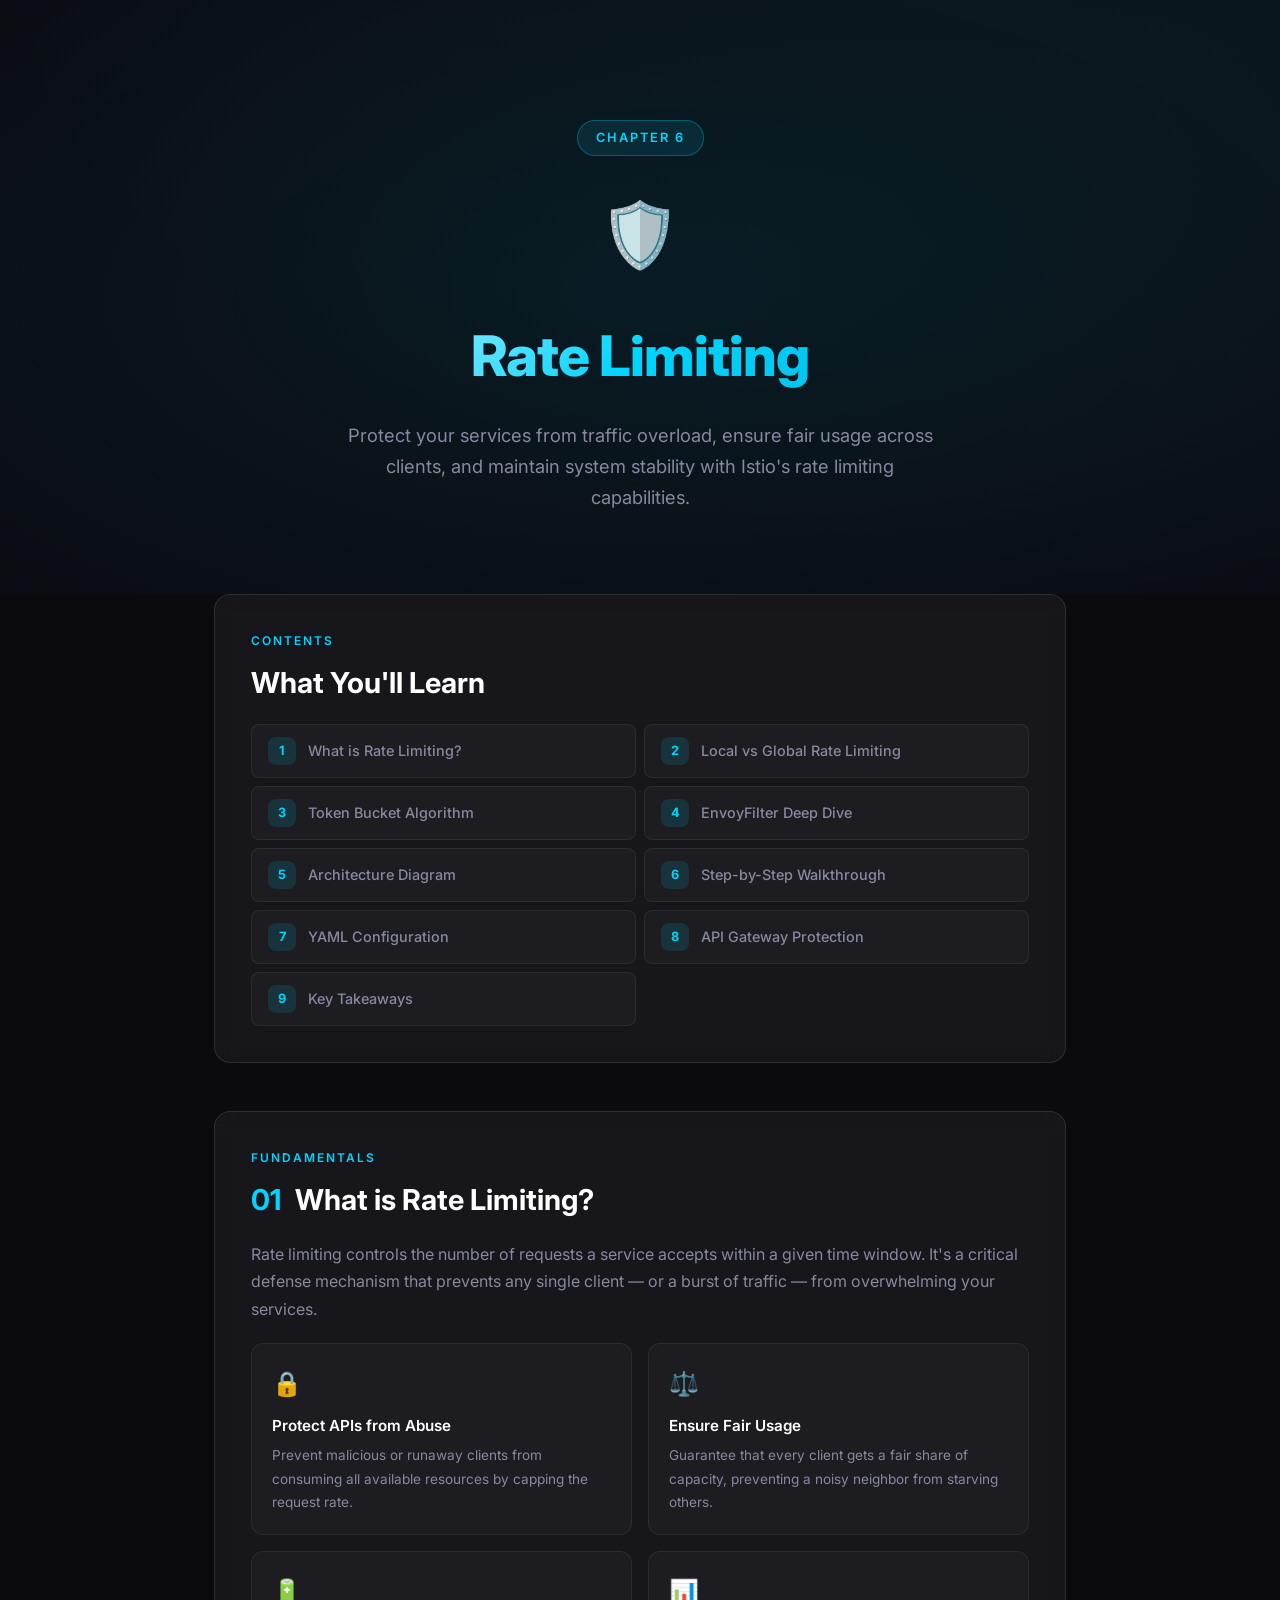
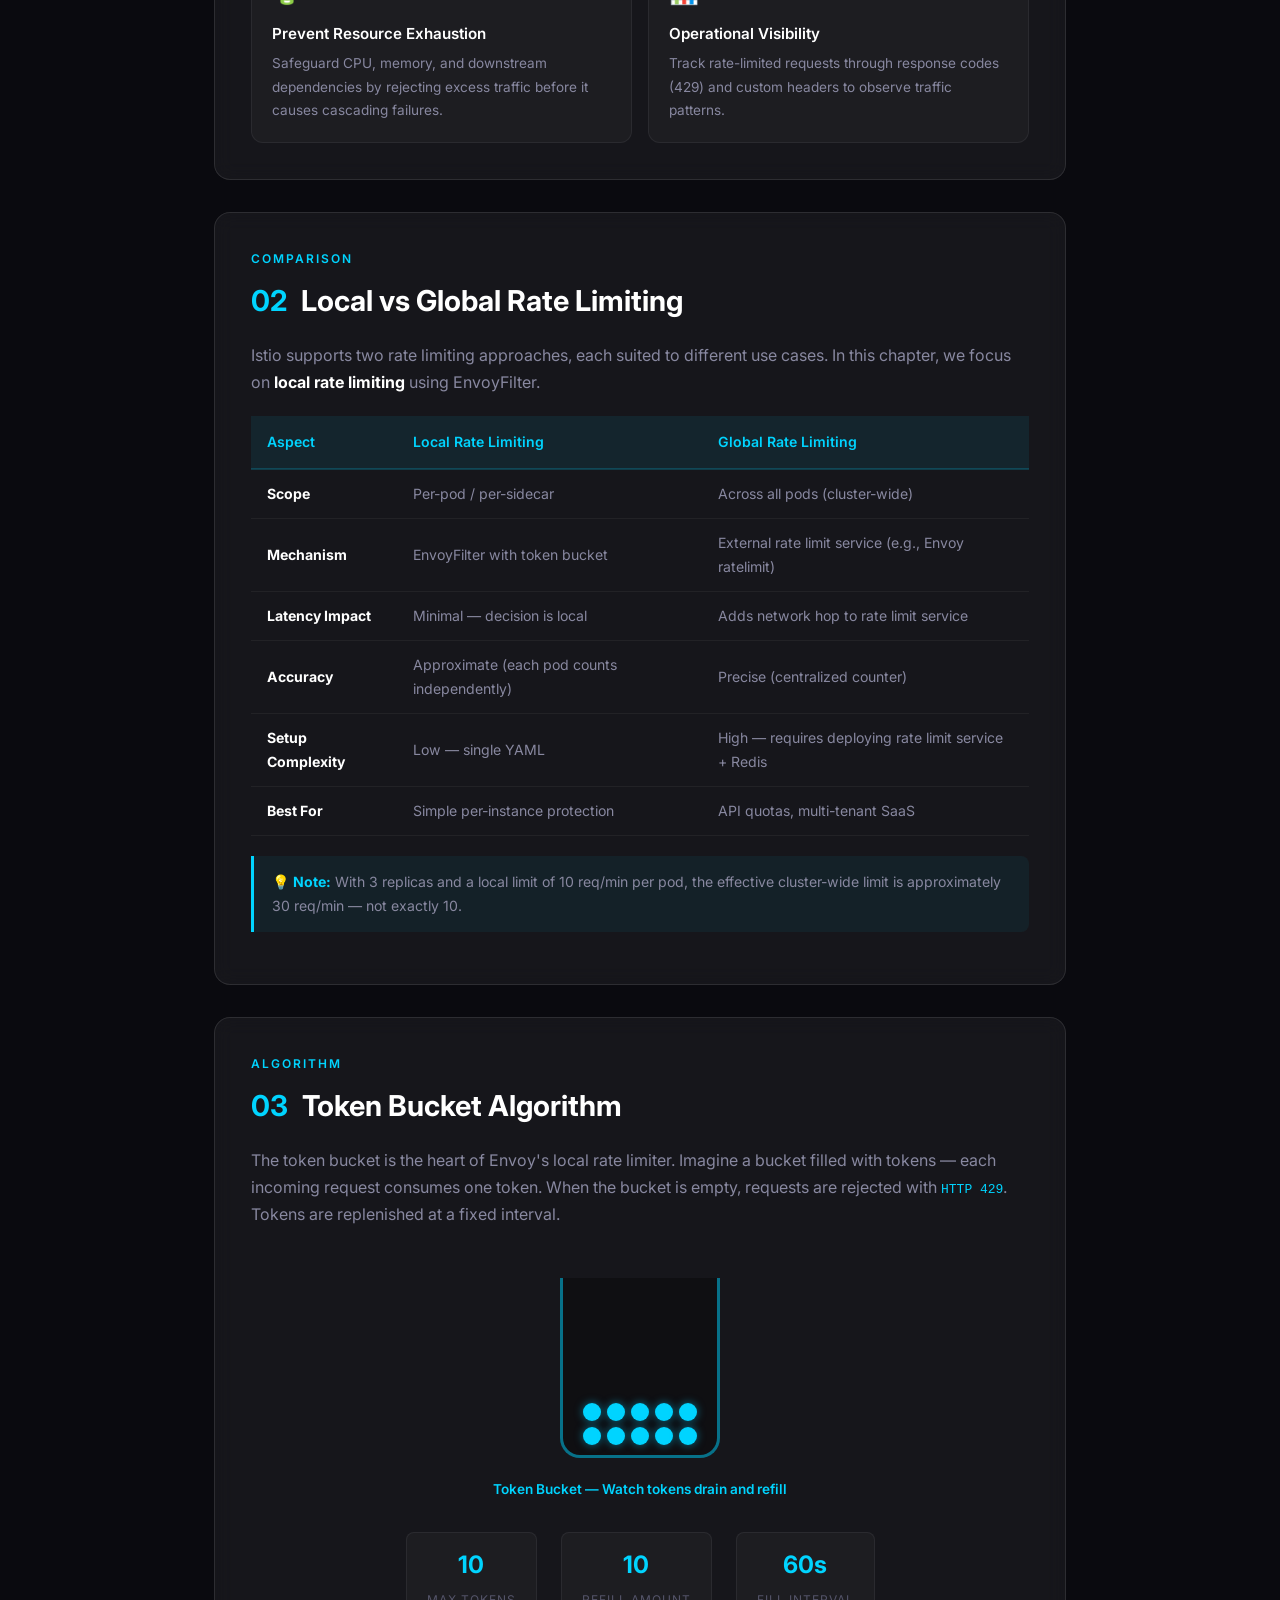
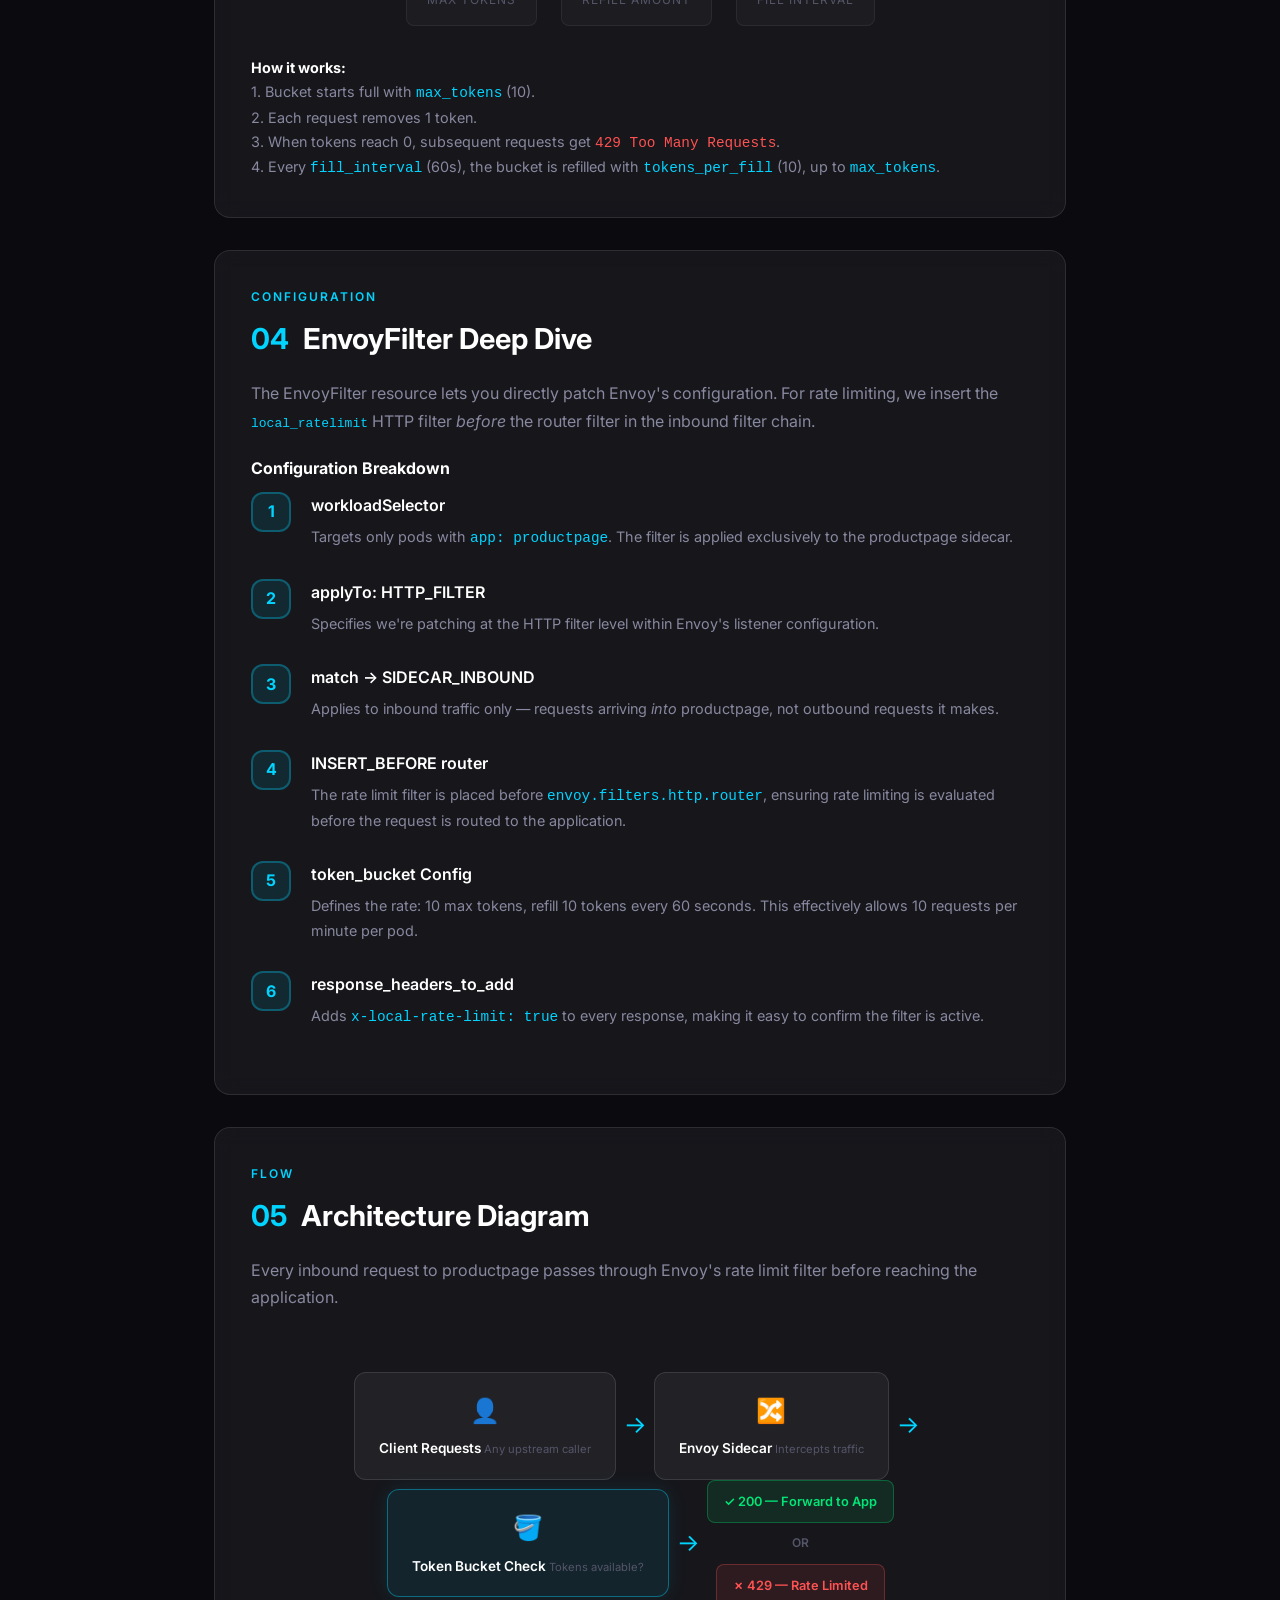
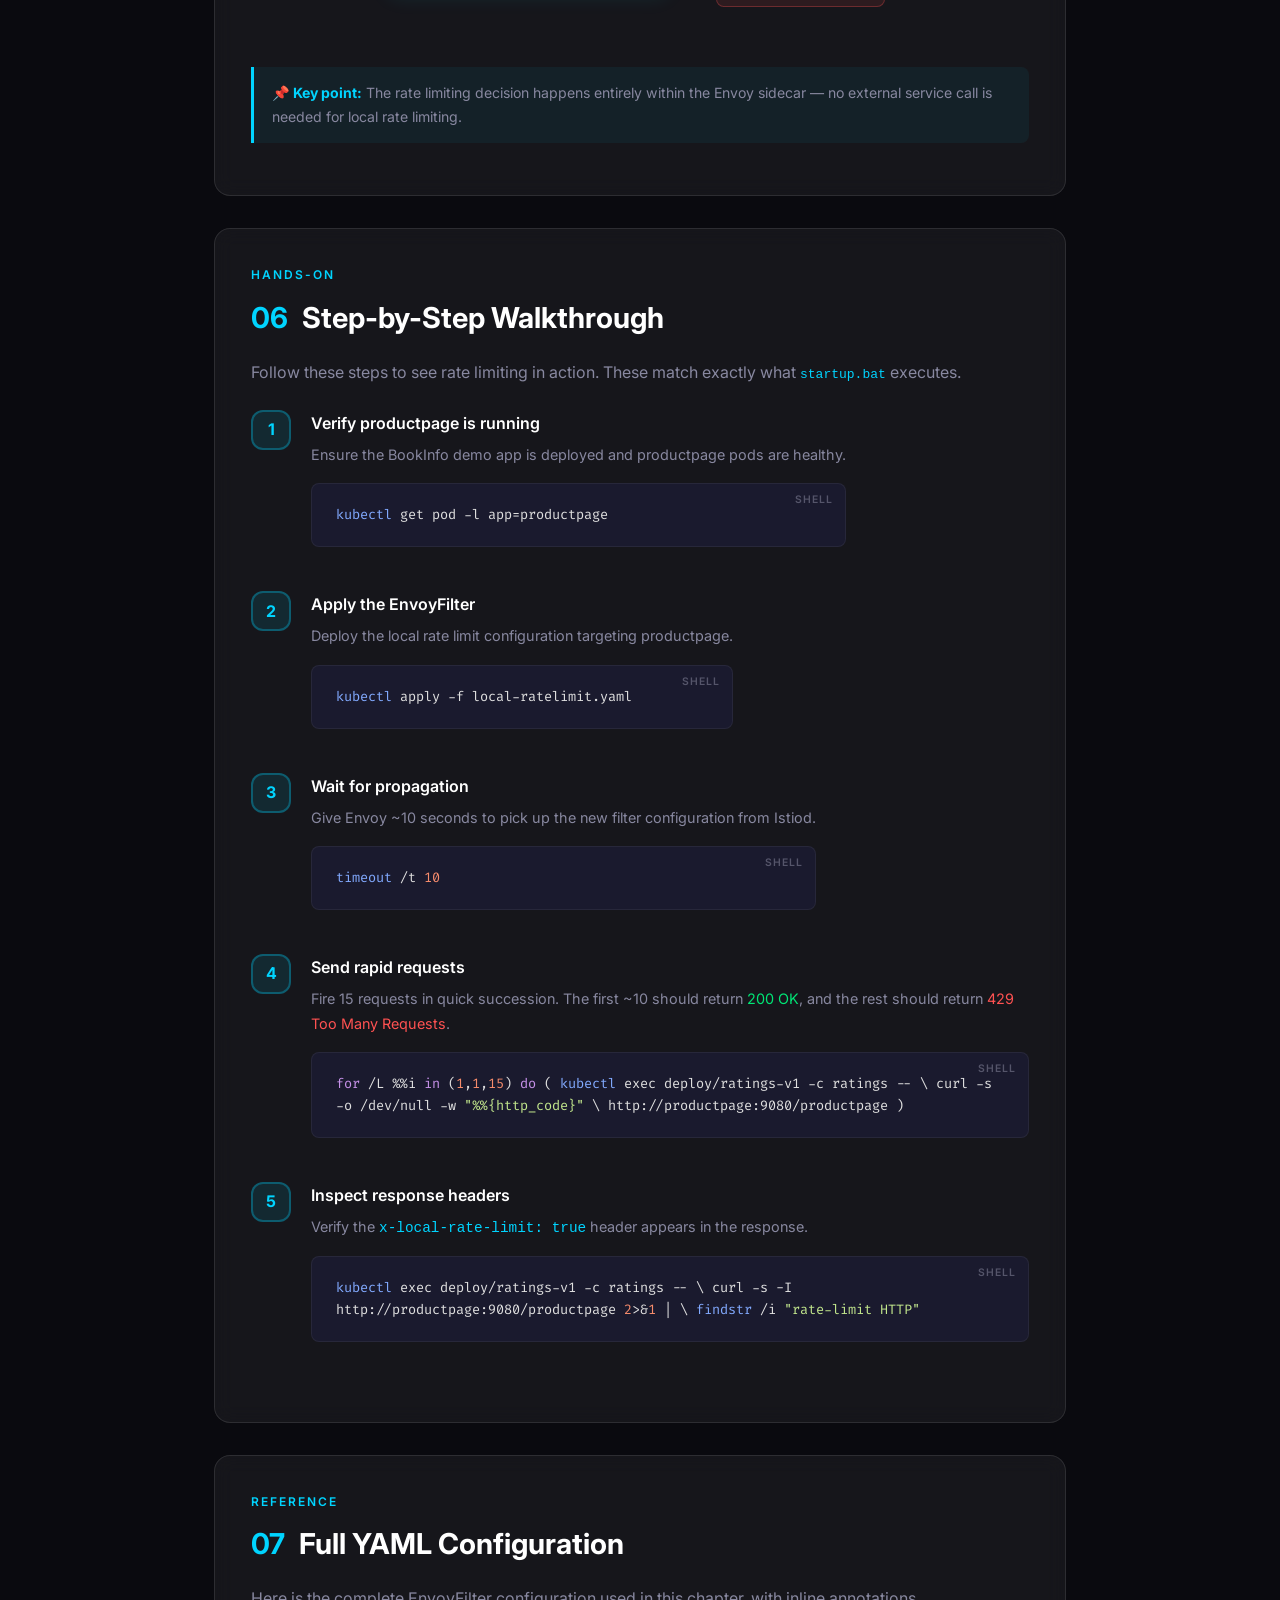
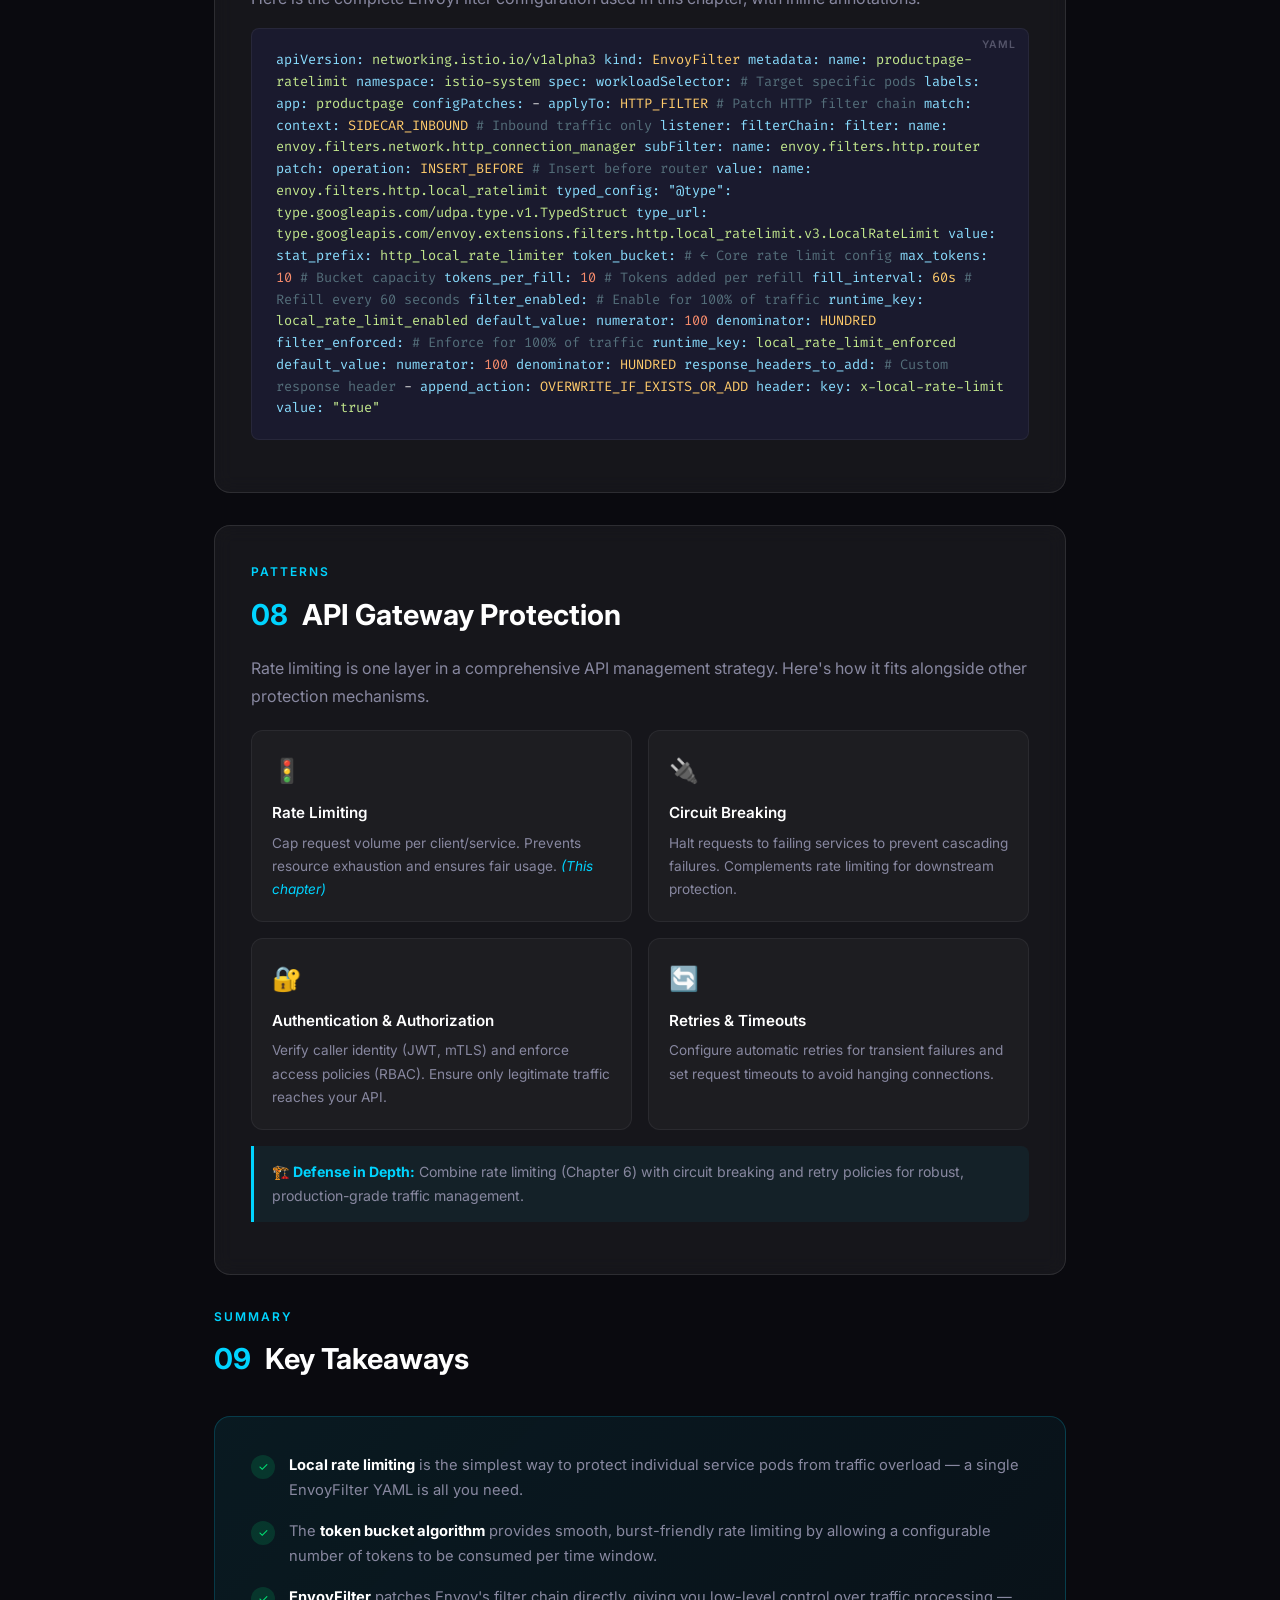
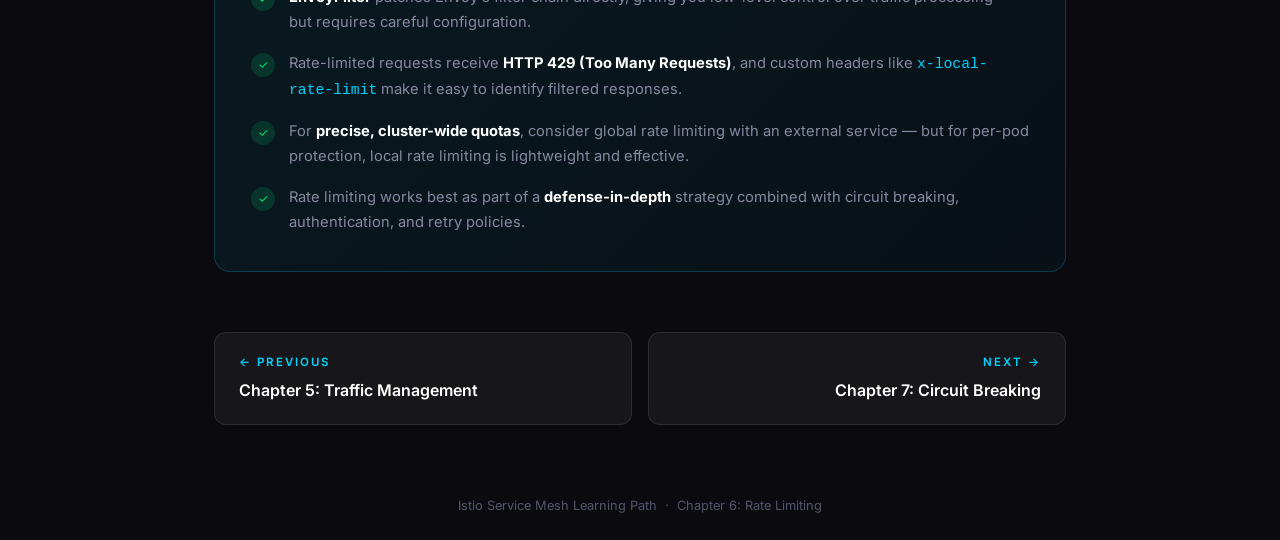
==== chapter-06-rate-limiting/guide.html @ 2bed29c9 "Istio Learning Lab: infra + chapters 01-03, common assets, docs - Install path uses existing k8s clu" ====
<!DOCTYPE html>
<html lang="en">
<head>
<meta charset="UTF-8">
<meta name="viewport" content="width=device-width, initial-scale=1.0">
<title>Chapter 6: Rate Limiting | Istio Service Mesh</title>
<meta name="description" content="Learn how to implement rate limiting in Istio using EnvoyFilter and token bucket algorithms to protect your services from traffic overload.">
<link href="https://fonts.googleapis.com/css2?family=Inter:wght@300;400;500;600;700;800&family=Fira+Code:wght@400;500&display=swap" rel="stylesheet">
<style>
  *, *::before, *::after { margin: 0; padding: 0; box-sizing: border-box; }

  :root {
    --bg-primary: #0a0a0f;
    --bg-secondary: #0f0f1a;
    --bg-card: rgba(255,255,255,0.05);
    --accent: #00d4ff;
    --accent-secondary: #00b4d8;
    --accent-glow: rgba(0,212,255,0.15);
    --text-primary: #e8e8ef;
    --text-secondary: #8888a0;
    --text-muted: #55556a;
    --border: rgba(255,255,255,0.1);
    --code-bg: #1a1a2e;
    --success: #00e676;
    --warning: #ffab00;
    --error: #ff5252;
    --radius-lg: 16px;
    --radius-md: 12px;
    --radius-sm: 8px;
  }

  html { scroll-behavior: smooth; }

  body {
    font-family: 'Inter', -apple-system, BlinkMacSystemFont, sans-serif;
    background: var(--bg-primary);
    color: var(--text-primary);
    line-height: 1.7;
    overflow-x: hidden;
  }

  /* ── Scrollbar ── */
  ::-webkit-scrollbar { width: 8px; }
  ::-webkit-scrollbar-track { background: var(--bg-primary); }
  ::-webkit-scrollbar-thumb { background: var(--accent); border-radius: 4px; }

  /* ── Container ── */
  .container { max-width: 900px; margin: 0 auto; padding: 0 24px; }

  /* ── Hero ── */
  .hero {
    position: relative;
    padding: 120px 0 80px;
    text-align: center;
    overflow: hidden;
  }
  .hero::before {
    content: '';
    position: absolute;
    top: -50%;
    left: -50%;
    width: 200%;
    height: 200%;
    background: radial-gradient(ellipse at 50% 50%, rgba(0,212,255,0.08) 0%, transparent 60%),
                radial-gradient(ellipse at 80% 20%, rgba(0,180,216,0.06) 0%, transparent 50%);
    animation: heroGlow 8s ease-in-out infinite alternate;
  }
  @keyframes heroGlow {
    0% { transform: translate(0, 0) scale(1); }
    100% { transform: translate(-2%, 2%) scale(1.05); }
  }
  .hero-badge {
    display: inline-block;
    padding: 6px 18px;
    background: rgba(0,212,255,0.1);
    border: 1px solid rgba(0,212,255,0.3);
    border-radius: 50px;
    font-size: 0.8rem;
    font-weight: 600;
    color: var(--accent);
    letter-spacing: 2px;
    text-transform: uppercase;
    margin-bottom: 24px;
    position: relative;
  }
  .hero-icon {
    font-size: 4rem;
    margin-bottom: 20px;
    display: block;
    position: relative;
    animation: shieldPulse 3s ease-in-out infinite;
  }
  @keyframes shieldPulse {
    0%, 100% { transform: scale(1); filter: drop-shadow(0 0 10px rgba(0,212,255,0.3)); }
    50% { transform: scale(1.08); filter: drop-shadow(0 0 25px rgba(0,212,255,0.5)); }
  }
  .hero h1 {
    font-size: 3.5rem;
    font-weight: 800;
    letter-spacing: -1px;
    position: relative;
    background: linear-gradient(135deg, #fff 0%, var(--accent) 50%, var(--accent-secondary) 100%);
    -webkit-background-clip: text;
    -webkit-text-fill-color: transparent;
    background-clip: text;
    margin-bottom: 16px;
  }
  .hero p {
    font-size: 1.15rem;
    color: var(--text-secondary);
    max-width: 600px;
    margin: 0 auto;
    position: relative;
  }

  /* ── Glass Card ── */
  .glass-card {
    background: var(--bg-card);
    backdrop-filter: blur(10px);
    -webkit-backdrop-filter: blur(10px);
    border: 1px solid var(--border);
    border-radius: var(--radius-lg);
    padding: 36px;
    margin-bottom: 32px;
    transition: border-color 0.3s, box-shadow 0.3s;
  }
  .glass-card:hover {
    border-color: rgba(0,212,255,0.25);
    box-shadow: 0 0 30px rgba(0,212,255,0.05);
  }

  /* ── Section headings ── */
  .section-anchor { scroll-margin-top: 80px; }
  .section-label {
    font-size: 0.75rem;
    font-weight: 600;
    letter-spacing: 2px;
    text-transform: uppercase;
    color: var(--accent);
    margin-bottom: 8px;
  }
  .section-title {
    font-size: 1.8rem;
    font-weight: 700;
    margin-bottom: 16px;
    color: #fff;
  }
  .section-title .num {
    color: var(--accent);
    margin-right: 8px;
  }

  /* ── Table of Contents ── */
  .toc {
    list-style: none;
    display: grid;
    grid-template-columns: 1fr 1fr;
    gap: 8px;
  }
  @media (max-width: 600px) { .toc { grid-template-columns: 1fr; } }
  .toc li a {
    display: flex;
    align-items: center;
    gap: 12px;
    padding: 12px 16px;
    background: rgba(255,255,255,0.03);
    border: 1px solid rgba(255,255,255,0.06);
    border-radius: var(--radius-sm);
    color: var(--text-secondary);
    text-decoration: none;
    font-size: 0.9rem;
    font-weight: 500;
    transition: all 0.25s;
  }
  .toc li a:hover {
    background: rgba(0,212,255,0.08);
    border-color: rgba(0,212,255,0.3);
    color: var(--accent);
    transform: translateX(4px);
  }
  .toc-num {
    display: inline-flex;
    align-items: center;
    justify-content: center;
    width: 28px;
    height: 28px;
    background: rgba(0,212,255,0.12);
    border-radius: 8px;
    font-size: 0.8rem;
    font-weight: 700;
    color: var(--accent);
    flex-shrink: 0;
  }

  /* ── Code blocks ── */
  .code-block {
    background: var(--code-bg);
    border-radius: var(--radius-sm);
    padding: 20px 24px;
    overflow-x: auto;
    font-family: 'Fira Code', monospace;
    font-size: 0.85rem;
    line-height: 1.6;
    color: #e0e0e0;
    margin: 16px 0;
    border: 1px solid rgba(255,255,255,0.06);
    position: relative;
  }
  .code-block .code-label {
    position: absolute;
    top: 8px;
    right: 12px;
    font-size: 0.65rem;
    font-weight: 600;
    letter-spacing: 1px;
    text-transform: uppercase;
    color: var(--text-muted);
    font-family: 'Inter', sans-serif;
  }
  .kw { color: #c792ea; }
  .str { color: #c3e88d; }
  .num { color: #f78c6c; }
  .cm { color: #546e7a; }
  .key { color: #89ddff; }
  .val { color: #ffcb6b; }
  .fn { color: #82aaff; }
  .type { color: #ff5370; }

  /* ── Concept grid ── */
  .concept-grid {
    display: grid;
    grid-template-columns: 1fr 1fr;
    gap: 16px;
    margin-top: 20px;
  }
  @media (max-width: 600px) { .concept-grid { grid-template-columns: 1fr; } }
  .concept-item {
    padding: 20px;
    background: rgba(255,255,255,0.03);
    border: 1px solid rgba(255,255,255,0.06);
    border-radius: var(--radius-md);
    transition: all 0.25s;
  }
  .concept-item:hover {
    border-color: rgba(0,212,255,0.2);
    background: rgba(0,212,255,0.04);
  }
  .concept-icon { font-size: 1.5rem; margin-bottom: 8px; display: block; }
  .concept-item h4 { font-size: 0.95rem; font-weight: 600; margin-bottom: 6px; color: #fff; }
  .concept-item p { font-size: 0.85rem; color: var(--text-secondary); }

  /* ── Comparison table ── */
  .comparison-table {
    width: 100%;
    border-collapse: collapse;
    margin: 20px 0;
    font-size: 0.88rem;
  }
  .comparison-table th {
    padding: 14px 16px;
    text-align: left;
    font-weight: 600;
    color: var(--accent);
    background: rgba(0,212,255,0.08);
    border-bottom: 2px solid rgba(0,212,255,0.2);
  }
  .comparison-table td {
    padding: 12px 16px;
    border-bottom: 1px solid rgba(255,255,255,0.05);
    color: var(--text-secondary);
  }
  .comparison-table tr:hover td { background: rgba(255,255,255,0.02); }

  /* ── Token Bucket Visualization ── */
  .bucket-container {
    display: flex;
    flex-direction: column;
    align-items: center;
    gap: 20px;
    margin: 30px 0;
  }
  .bucket-visual {
    position: relative;
    width: 160px;
    height: 200px;
  }
  .bucket-body {
    position: absolute;
    bottom: 0;
    width: 100%;
    height: 180px;
    border: 3px solid rgba(0,212,255,0.5);
    border-top: none;
    border-radius: 0 0 20px 20px;
    overflow: hidden;
    background: rgba(0,0,0,0.3);
  }
  .bucket-fill {
    position: absolute;
    bottom: 0;
    width: 100%;
    background: linear-gradient(180deg, rgba(0,212,255,0.3) 0%, rgba(0,180,216,0.5) 100%);
    animation: bucketFill 4s ease-in-out infinite;
    border-radius: 0 0 17px 17px;
  }
  @keyframes bucketFill {
    0% { height: 90%; }
    40% { height: 20%; }
    100% { height: 90%; }
  }
  .bucket-tokens {
    position: absolute;
    bottom: 0;
    width: 100%;
    display: flex;
    flex-wrap: wrap;
    justify-content: center;
    gap: 6px;
    padding: 10px;
    z-index: 2;
  }
  .token {
    width: 18px;
    height: 18px;
    background: var(--accent);
    border-radius: 50%;
    box-shadow: 0 0 8px rgba(0,212,255,0.5);
    animation: tokenPop 4s ease-in-out infinite;
  }
  .token:nth-child(1) { animation-delay: 0s; }
  .token:nth-child(2) { animation-delay: 0.15s; }
  .token:nth-child(3) { animation-delay: 0.3s; }
  .token:nth-child(4) { animation-delay: 0.45s; }
  .token:nth-child(5) { animation-delay: 0.6s; }
  .token:nth-child(6) { animation-delay: 0.75s; }
  .token:nth-child(7) { animation-delay: 0.9s; }
  .token:nth-child(8) { animation-delay: 1.05s; }
  .token:nth-child(9) { animation-delay: 1.2s; }
  .token:nth-child(10) { animation-delay: 1.35s; }
  @keyframes tokenPop {
    0%, 100% { opacity: 1; transform: scale(1); }
    30% { opacity: 0.2; transform: scale(0.5); }
    60% { opacity: 0.8; transform: scale(0.9); }
  }
  .bucket-label {
    font-size: 0.85rem;
    font-weight: 600;
    color: var(--accent);
    text-align: center;
  }
  .bucket-stats {
    display: flex;
    gap: 24px;
    margin-top: 10px;
  }
  .bucket-stat {
    text-align: center;
    padding: 12px 20px;
    background: rgba(255,255,255,0.03);
    border: 1px solid rgba(255,255,255,0.06);
    border-radius: var(--radius-sm);
  }
  .bucket-stat .stat-val {
    font-size: 1.5rem;
    font-weight: 700;
    color: var(--accent);
    display: block;
  }
  .bucket-stat .stat-label {
    font-size: 0.75rem;
    color: var(--text-muted);
    text-transform: uppercase;
    letter-spacing: 1px;
  }

  /* ── Architecture Diagram ── */
  .arch-diagram {
    display: flex;
    align-items: center;
    justify-content: center;
    gap: 0;
    margin: 30px 0;
    flex-wrap: wrap;
    padding: 30px 10px;
  }
  .arch-node {
    padding: 18px 24px;
    background: rgba(255,255,255,0.05);
    border: 1px solid rgba(255,255,255,0.12);
    border-radius: var(--radius-md);
    text-align: center;
    font-size: 0.85rem;
    font-weight: 600;
    color: #fff;
    min-width: 120px;
    position: relative;
  }
  .arch-node.highlight {
    border-color: rgba(0,212,255,0.4);
    background: rgba(0,212,255,0.08);
    box-shadow: 0 0 20px rgba(0,212,255,0.1);
  }
  .arch-node .node-icon { font-size: 1.5rem; display: block; margin-bottom: 6px; }
  .arch-node .node-sub { font-size: 0.7rem; color: var(--text-muted); font-weight: 400; margin-top: 4px; }
  .arch-arrow {
    font-size: 1.5rem;
    color: var(--accent);
    padding: 0 8px;
    animation: arrowPulse 2s ease-in-out infinite;
  }
  @keyframes arrowPulse {
    0%, 100% { opacity: 0.5; }
    50% { opacity: 1; }
  }
  .arch-branch {
    display: flex;
    flex-direction: column;
    align-items: center;
    gap: 10px;
  }
  .arch-result {
    padding: 10px 16px;
    border-radius: var(--radius-sm);
    font-size: 0.8rem;
    font-weight: 600;
    text-align: center;
    min-width: 130px;
  }
  .arch-result.allow {
    background: rgba(0,230,118,0.1);
    border: 1px solid rgba(0,230,118,0.3);
    color: var(--success);
  }
  .arch-result.deny {
    background: rgba(255,82,82,0.1);
    border: 1px solid rgba(255,82,82,0.3);
    color: var(--error);
  }

  /* ── Steps ── */
  .step {
    display: flex;
    gap: 20px;
    margin-bottom: 28px;
    align-items: flex-start;
  }
  .step-num {
    display: flex;
    align-items: center;
    justify-content: center;
    width: 40px;
    height: 40px;
    min-width: 40px;
    background: rgba(0,212,255,0.1);
    border: 2px solid rgba(0,212,255,0.3);
    border-radius: 12px;
    font-size: 1rem;
    font-weight: 700;
    color: var(--accent);
  }
  .step-content h4 { font-size: 1rem; font-weight: 600; margin-bottom: 6px; color: #fff; }
  .step-content p { font-size: 0.9rem; color: var(--text-secondary); }

  /* ── Key Takeaways ── */
  .takeaways-card {
    background: linear-gradient(135deg, rgba(0,212,255,0.08) 0%, rgba(0,180,216,0.04) 100%);
    border: 1px solid rgba(0,212,255,0.2);
    border-radius: var(--radius-lg);
    padding: 36px;
    margin: 32px 0;
  }
  .takeaway-item {
    display: flex;
    align-items: flex-start;
    gap: 14px;
    margin-bottom: 16px;
  }
  .takeaway-item:last-child { margin-bottom: 0; }
  .takeaway-check {
    width: 24px;
    height: 24px;
    min-width: 24px;
    background: rgba(0,230,118,0.15);
    border-radius: 50%;
    display: flex;
    align-items: center;
    justify-content: center;
    font-size: 0.75rem;
    color: var(--success);
    margin-top: 2px;
  }
  .takeaway-item p { font-size: 0.92rem; color: var(--text-secondary); }
  .takeaway-item strong { color: #fff; }

  /* ── Footer Nav ── */
  .footer-nav {
    display: flex;
    justify-content: space-between;
    gap: 16px;
    margin: 60px 0 40px;
  }
  .footer-nav a {
    flex: 1;
    display: flex;
    flex-direction: column;
    padding: 20px 24px;
    background: var(--bg-card);
    border: 1px solid var(--border);
    border-radius: var(--radius-md);
    text-decoration: none;
    transition: all 0.25s;
  }
  .footer-nav a:hover {
    border-color: rgba(0,212,255,0.3);
    transform: translateY(-2px);
    box-shadow: 0 8px 25px rgba(0,0,0,0.3);
  }
  .footer-nav .nav-dir {
    font-size: 0.72rem;
    font-weight: 600;
    text-transform: uppercase;
    letter-spacing: 2px;
    color: var(--accent);
    margin-bottom: 4px;
  }
  .footer-nav .nav-title {
    font-size: 1rem;
    font-weight: 600;
    color: #fff;
  }
  .footer-nav .nav-next { text-align: right; }

  /* ── Fade-in ── */
  .fade-in {
    opacity: 0;
    transform: translateY(24px);
    transition: opacity 0.6s ease, transform 0.6s ease;
  }
  .fade-in.visible {
    opacity: 1;
    transform: translateY(0);
  }

  /* ── Inline note ── */
  .info-note {
    padding: 14px 18px;
    background: rgba(0,212,255,0.06);
    border-left: 3px solid var(--accent);
    border-radius: 0 var(--radius-sm) var(--radius-sm) 0;
    margin: 16px 0;
    font-size: 0.88rem;
    color: var(--text-secondary);
  }
  .info-note strong { color: var(--accent); }

  /* ── Responsive ── */
  @media (max-width: 768px) {
    .hero h1 { font-size: 2.2rem; }
    .hero { padding: 80px 0 50px; }
    .glass-card { padding: 24px; }
    .arch-diagram { gap: 8px; }
    .footer-nav { flex-direction: column; }
    .bucket-stats { flex-direction: column; gap: 10px; }
  }
</style>
</head>
<body>

<!-- ═══════════ HERO ═══════════ -->
<header class="hero">
  <div class="container">
    <span class="hero-badge">Chapter 6</span>
    <span class="hero-icon">🛡️</span>
    <h1>Rate Limiting</h1>
    <p>Protect your services from traffic overload, ensure fair usage across clients, and maintain system stability with Istio's rate limiting capabilities.</p>
  </div>
</header>

<!-- ═══════════ TABLE OF CONTENTS ═══════════ -->
<section class="container fade-in" style="margin-bottom:48px;">
  <div class="glass-card">
    <div class="section-label">Contents</div>
    <div class="section-title">What You'll Learn</div>
    <ul class="toc">
      <li><a href="#what-is"><span class="toc-num">1</span> What is Rate Limiting?</a></li>
      <li><a href="#local-vs-global"><span class="toc-num">2</span> Local vs Global Rate Limiting</a></li>
      <li><a href="#token-bucket"><span class="toc-num">3</span> Token Bucket Algorithm</a></li>
      <li><a href="#envoyfilter"><span class="toc-num">4</span> EnvoyFilter Deep Dive</a></li>
      <li><a href="#architecture"><span class="toc-num">5</span> Architecture Diagram</a></li>
      <li><a href="#walkthrough"><span class="toc-num">6</span> Step-by-Step Walkthrough</a></li>
      <li><a href="#yaml-config"><span class="toc-num">7</span> YAML Configuration</a></li>
      <li><a href="#api-gateway"><span class="toc-num">8</span> API Gateway Protection</a></li>
      <li><a href="#takeaways"><span class="toc-num">9</span> Key Takeaways</a></li>
    </ul>
  </div>
</section>

<!-- ═══════════ WHAT IS RATE LIMITING ═══════════ -->
<section class="container fade-in" id="what-is">
  <div class="glass-card section-anchor">
    <div class="section-label">Fundamentals</div>
    <div class="section-title"><span class="num">01</span> What is Rate Limiting?</div>
    <p style="color:var(--text-secondary);margin-bottom:20px;">
      Rate limiting controls the number of requests a service accepts within a given time window.
      It's a critical defense mechanism that prevents any single client — or a burst of traffic — from overwhelming your services.
    </p>
    <div class="concept-grid">
      <div class="concept-item">
        <span class="concept-icon">🔒</span>
        <h4>Protect APIs from Abuse</h4>
        <p>Prevent malicious or runaway clients from consuming all available resources by capping the request rate.</p>
      </div>
      <div class="concept-item">
        <span class="concept-icon">⚖️</span>
        <h4>Ensure Fair Usage</h4>
        <p>Guarantee that every client gets a fair share of capacity, preventing a noisy neighbor from starving others.</p>
      </div>
      <div class="concept-item">
        <span class="concept-icon">🔋</span>
        <h4>Prevent Resource Exhaustion</h4>
        <p>Safeguard CPU, memory, and downstream dependencies by rejecting excess traffic before it causes cascading failures.</p>
      </div>
      <div class="concept-item">
        <span class="concept-icon">📊</span>
        <h4>Operational Visibility</h4>
        <p>Track rate-limited requests through response codes (429) and custom headers to observe traffic patterns.</p>
      </div>
    </div>
  </div>
</section>

<!-- ═══════════ LOCAL VS GLOBAL ═══════════ -->
<section class="container fade-in" id="local-vs-global">
  <div class="glass-card section-anchor">
    <div class="section-label">Comparison</div>
    <div class="section-title"><span class="num">02</span> Local vs Global Rate Limiting</div>
    <p style="color:var(--text-secondary);margin-bottom:20px;">
      Istio supports two rate limiting approaches, each suited to different use cases. In this chapter, we focus on <strong style="color:#fff;">local rate limiting</strong> using EnvoyFilter.
    </p>
    <table class="comparison-table">
      <thead>
        <tr>
          <th>Aspect</th>
          <th>Local Rate Limiting</th>
          <th>Global Rate Limiting</th>
        </tr>
      </thead>
      <tbody>
        <tr>
          <td><strong style="color:#fff;">Scope</strong></td>
          <td>Per-pod / per-sidecar</td>
          <td>Across all pods (cluster-wide)</td>
        </tr>
        <tr>
          <td><strong style="color:#fff;">Mechanism</strong></td>
          <td>EnvoyFilter with token bucket</td>
          <td>External rate limit service (e.g., Envoy ratelimit)</td>
        </tr>
        <tr>
          <td><strong style="color:#fff;">Latency Impact</strong></td>
          <td>Minimal — decision is local</td>
          <td>Adds network hop to rate limit service</td>
        </tr>
        <tr>
          <td><strong style="color:#fff;">Accuracy</strong></td>
          <td>Approximate (each pod counts independently)</td>
          <td>Precise (centralized counter)</td>
        </tr>
        <tr>
          <td><strong style="color:#fff;">Setup Complexity</strong></td>
          <td>Low — single YAML</td>
          <td>High — requires deploying rate limit service + Redis</td>
        </tr>
        <tr>
          <td><strong style="color:#fff;">Best For</strong></td>
          <td>Simple per-instance protection</td>
          <td>API quotas, multi-tenant SaaS</td>
        </tr>
      </tbody>
    </table>
    <div class="info-note">
      <strong>💡 Note:</strong> With 3 replicas and a local limit of 10 req/min per pod, the effective cluster-wide limit is approximately 30 req/min — not exactly 10.
    </div>
  </div>
</section>

<!-- ═══════════ TOKEN BUCKET ═══════════ -->
<section class="container fade-in" id="token-bucket">
  <div class="glass-card section-anchor">
    <div class="section-label">Algorithm</div>
    <div class="section-title"><span class="num">03</span> Token Bucket Algorithm</div>
    <p style="color:var(--text-secondary);margin-bottom:10px;">
      The token bucket is the heart of Envoy's local rate limiter. Imagine a bucket filled with tokens — each incoming request consumes one token.
      When the bucket is empty, requests are rejected with <code style="color:var(--accent);">HTTP 429</code>. Tokens are replenished at a fixed interval.
    </p>

    <div class="bucket-container">
      <div class="bucket-visual">
        <div class="bucket-body">
          <div class="bucket-fill"></div>
          <div class="bucket-tokens">
            <div class="token"></div>
            <div class="token"></div>
            <div class="token"></div>
            <div class="token"></div>
            <div class="token"></div>
            <div class="token"></div>
            <div class="token"></div>
            <div class="token"></div>
            <div class="token"></div>
            <div class="token"></div>
          </div>
        </div>
      </div>
      <div class="bucket-label">Token Bucket — Watch tokens drain and refill</div>
      <div class="bucket-stats">
        <div class="bucket-stat">
          <span class="stat-val">10</span>
          <span class="stat-label">Max Tokens</span>
        </div>
        <div class="bucket-stat">
          <span class="stat-val">10</span>
          <span class="stat-label">Refill Amount</span>
        </div>
        <div class="bucket-stat">
          <span class="stat-val">60s</span>
          <span class="stat-label">Fill Interval</span>
        </div>
      </div>
    </div>

    <p style="color:var(--text-secondary);font-size:0.9rem;">
      <strong style="color:#fff;">How it works:</strong><br>
      1. Bucket starts full with <code style="color:var(--accent);">max_tokens</code> (10).<br>
      2. Each request removes 1 token.<br>
      3. When tokens reach 0, subsequent requests get <code style="color:var(--error);">429 Too Many Requests</code>.<br>
      4. Every <code style="color:var(--accent);">fill_interval</code> (60s), the bucket is refilled with <code style="color:var(--accent);">tokens_per_fill</code> (10), up to <code style="color:var(--accent);">max_tokens</code>.
    </p>
  </div>
</section>

<!-- ═══════════ ENVOYFILTER DEEP DIVE ═══════════ -->
<section class="container fade-in" id="envoyfilter">
  <div class="glass-card section-anchor">
    <div class="section-label">Configuration</div>
    <div class="section-title"><span class="num">04</span> EnvoyFilter Deep Dive</div>
    <p style="color:var(--text-secondary);margin-bottom:20px;">
      The EnvoyFilter resource lets you directly patch Envoy's configuration. For rate limiting, we insert the
      <code style="color:var(--accent);">local_ratelimit</code> HTTP filter <em>before</em> the router filter in the inbound filter chain.
    </p>

    <h4 style="color:#fff;margin-bottom:10px;">Configuration Breakdown</h4>

    <div class="step">
      <div class="step-num">1</div>
      <div class="step-content">
        <h4>workloadSelector</h4>
        <p>Targets only pods with <code style="color:var(--accent);">app: productpage</code>. The filter is applied exclusively to the productpage sidecar.</p>
      </div>
    </div>

    <div class="step">
      <div class="step-num">2</div>
      <div class="step-content">
        <h4>applyTo: HTTP_FILTER</h4>
        <p>Specifies we're patching at the HTTP filter level within Envoy's listener configuration.</p>
      </div>
    </div>

    <div class="step">
      <div class="step-num">3</div>
      <div class="step-content">
        <h4>match → SIDECAR_INBOUND</h4>
        <p>Applies to inbound traffic only — requests arriving <em>into</em> productpage, not outbound requests it makes.</p>
      </div>
    </div>

    <div class="step">
      <div class="step-num">4</div>
      <div class="step-content">
        <h4>INSERT_BEFORE router</h4>
        <p>The rate limit filter is placed before <code style="color:var(--accent);">envoy.filters.http.router</code>, ensuring rate limiting is evaluated before the request is routed to the application.</p>
      </div>
    </div>

    <div class="step">
      <div class="step-num">5</div>
      <div class="step-content">
        <h4>token_bucket Config</h4>
        <p>Defines the rate: 10 max tokens, refill 10 tokens every 60 seconds. This effectively allows 10 requests per minute per pod.</p>
      </div>
    </div>

    <div class="step">
      <div class="step-num">6</div>
      <div class="step-content">
        <h4>response_headers_to_add</h4>
        <p>Adds <code style="color:var(--accent);">x-local-rate-limit: true</code> to every response, making it easy to confirm the filter is active.</p>
      </div>
    </div>
  </div>
</section>

<!-- ═══════════ ARCHITECTURE ═══════════ -->
<section class="container fade-in" id="architecture">
  <div class="glass-card section-anchor">
    <div class="section-label">Flow</div>
    <div class="section-title"><span class="num">05</span> Architecture Diagram</div>
    <p style="color:var(--text-secondary);margin-bottom:10px;">
      Every inbound request to productpage passes through Envoy's rate limit filter before reaching the application.
    </p>

    <div class="arch-diagram">
      <div class="arch-node">
        <span class="node-icon">👤</span>
        Client Requests
        <span class="node-sub">Any upstream caller</span>
      </div>
      <span class="arch-arrow">→</span>
      <div class="arch-node">
        <span class="node-icon">🔀</span>
        Envoy Sidecar
        <span class="node-sub">Intercepts traffic</span>
      </div>
      <span class="arch-arrow">→</span>
      <div class="arch-node highlight">
        <span class="node-icon">🪣</span>
        Token Bucket Check
        <span class="node-sub">Tokens available?</span>
      </div>
      <span class="arch-arrow">→</span>
      <div class="arch-branch">
        <div class="arch-result allow">✓ 200 — Forward to App</div>
        <div style="color:var(--text-muted);font-size:0.75rem;font-weight:600;">OR</div>
        <div class="arch-result deny">✗ 429 — Rate Limited</div>
      </div>
    </div>

    <div class="info-note">
      <strong>📌 Key point:</strong> The rate limiting decision happens entirely within the Envoy sidecar — no external service call is needed for local rate limiting.
    </div>
  </div>
</section>

<!-- ═══════════ WALKTHROUGH ═══════════ -->
<section class="container fade-in" id="walkthrough">
  <div class="glass-card section-anchor">
    <div class="section-label">Hands-On</div>
    <div class="section-title"><span class="num">06</span> Step-by-Step Walkthrough</div>
    <p style="color:var(--text-secondary);margin-bottom:24px;">
      Follow these steps to see rate limiting in action. These match exactly what <code style="color:var(--accent);">startup.bat</code> executes.
    </p>

    <div class="step">
      <div class="step-num">1</div>
      <div class="step-content">
        <h4>Verify productpage is running</h4>
        <p>Ensure the BookInfo demo app is deployed and productpage pods are healthy.</p>
        <div class="code-block">
          <span class="code-label">Shell</span>
<span class="fn">kubectl</span> get pod -l app=productpage
        </div>
      </div>
    </div>

    <div class="step">
      <div class="step-num">2</div>
      <div class="step-content">
        <h4>Apply the EnvoyFilter</h4>
        <p>Deploy the local rate limit configuration targeting productpage.</p>
        <div class="code-block">
          <span class="code-label">Shell</span>
<span class="fn">kubectl</span> apply -f local-ratelimit.yaml
        </div>
      </div>
    </div>

    <div class="step">
      <div class="step-num">3</div>
      <div class="step-content">
        <h4>Wait for propagation</h4>
        <p>Give Envoy ~10 seconds to pick up the new filter configuration from Istiod.</p>
        <div class="code-block">
          <span class="code-label">Shell</span>
<span class="fn">timeout</span> /t <span class="num">10</span>
        </div>
      </div>
    </div>

    <div class="step">
      <div class="step-num">4</div>
      <div class="step-content">
        <h4>Send rapid requests</h4>
        <p>Fire 15 requests in quick succession. The first ~10 should return <span style="color:var(--success);">200 OK</span>, and the rest should return <span style="color:var(--error);">429 Too Many Requests</span>.</p>
        <div class="code-block">
          <span class="code-label">Shell</span>
<span class="kw">for</span> /L %%i <span class="kw">in</span> (<span class="num">1</span>,<span class="num">1</span>,<span class="num">15</span>) <span class="kw">do</span> (
  <span class="fn">kubectl</span> exec deploy/ratings-v1 -c ratings -- \
    curl -s -o /dev/null -w <span class="str">"%%{http_code}"</span> \
    http://productpage:9080/productpage
)
        </div>
      </div>
    </div>

    <div class="step">
      <div class="step-num">5</div>
      <div class="step-content">
        <h4>Inspect response headers</h4>
        <p>Verify the <code style="color:var(--accent);">x-local-rate-limit: true</code> header appears in the response.</p>
        <div class="code-block">
          <span class="code-label">Shell</span>
<span class="fn">kubectl</span> exec deploy/ratings-v1 -c ratings -- \
  curl -s -I http://productpage:9080/productpage <span class="num">2</span>>&amp;<span class="num">1</span> | \
  <span class="fn">findstr</span> /i <span class="str">"rate-limit HTTP"</span>
        </div>
      </div>
    </div>
  </div>
</section>

<!-- ═══════════ YAML CONFIG ═══════════ -->
<section class="container fade-in" id="yaml-config">
  <div class="glass-card section-anchor">
    <div class="section-label">Reference</div>
    <div class="section-title"><span class="num">07</span> Full YAML Configuration</div>
    <p style="color:var(--text-secondary);margin-bottom:16px;">
      Here is the complete EnvoyFilter configuration used in this chapter, with inline annotations.
    </p>
    <div class="code-block">
      <span class="code-label">YAML</span>
<span class="key">apiVersion:</span> <span class="str">networking.istio.io/v1alpha3</span>
<span class="key">kind:</span> <span class="val">EnvoyFilter</span>
<span class="key">metadata:</span>
  <span class="key">name:</span> <span class="str">productpage-ratelimit</span>
  <span class="key">namespace:</span> <span class="str">istio-system</span>
<span class="key">spec:</span>
  <span class="key">workloadSelector:</span>                 <span class="cm"># Target specific pods</span>
    <span class="key">labels:</span>
      <span class="key">app:</span> <span class="str">productpage</span>
  <span class="key">configPatches:</span>
  - <span class="key">applyTo:</span> <span class="val">HTTP_FILTER</span>            <span class="cm"># Patch HTTP filter chain</span>
    <span class="key">match:</span>
      <span class="key">context:</span> <span class="val">SIDECAR_INBOUND</span>       <span class="cm"># Inbound traffic only</span>
      <span class="key">listener:</span>
        <span class="key">filterChain:</span>
          <span class="key">filter:</span>
            <span class="key">name:</span> <span class="str">envoy.filters.network.http_connection_manager</span>
            <span class="key">subFilter:</span>
              <span class="key">name:</span> <span class="str">envoy.filters.http.router</span>
    <span class="key">patch:</span>
      <span class="key">operation:</span> <span class="val">INSERT_BEFORE</span>        <span class="cm"># Insert before router</span>
      <span class="key">value:</span>
        <span class="key">name:</span> <span class="str">envoy.filters.http.local_ratelimit</span>
        <span class="key">typed_config:</span>
          <span class="key">"@type":</span> <span class="str">type.googleapis.com/udpa.type.v1.TypedStruct</span>
          <span class="key">type_url:</span> <span class="str">type.googleapis.com/envoy.extensions.filters.http.local_ratelimit.v3.LocalRateLimit</span>
          <span class="key">value:</span>
            <span class="key">stat_prefix:</span> <span class="str">http_local_rate_limiter</span>
            <span class="key">token_bucket:</span>                <span class="cm"># ← Core rate limit config</span>
              <span class="key">max_tokens:</span> <span class="num">10</span>             <span class="cm"># Bucket capacity</span>
              <span class="key">tokens_per_fill:</span> <span class="num">10</span>        <span class="cm"># Tokens added per refill</span>
              <span class="key">fill_interval:</span> <span class="val">60s</span>         <span class="cm"># Refill every 60 seconds</span>
            <span class="key">filter_enabled:</span>              <span class="cm"># Enable for 100% of traffic</span>
              <span class="key">runtime_key:</span> <span class="str">local_rate_limit_enabled</span>
              <span class="key">default_value:</span>
                <span class="key">numerator:</span> <span class="num">100</span>
                <span class="key">denominator:</span> <span class="val">HUNDRED</span>
            <span class="key">filter_enforced:</span>             <span class="cm"># Enforce for 100% of traffic</span>
              <span class="key">runtime_key:</span> <span class="str">local_rate_limit_enforced</span>
              <span class="key">default_value:</span>
                <span class="key">numerator:</span> <span class="num">100</span>
                <span class="key">denominator:</span> <span class="val">HUNDRED</span>
            <span class="key">response_headers_to_add:</span>    <span class="cm"># Custom response header</span>
            - <span class="key">append_action:</span> <span class="val">OVERWRITE_IF_EXISTS_OR_ADD</span>
              <span class="key">header:</span>
                <span class="key">key:</span> <span class="str">x-local-rate-limit</span>
                <span class="key">value:</span> <span class="str">"true"</span>
    </div>
  </div>
</section>

<!-- ═══════════ API GATEWAY PROTECTION ═══════════ -->
<section class="container fade-in" id="api-gateway">
  <div class="glass-card section-anchor">
    <div class="section-label">Patterns</div>
    <div class="section-title"><span class="num">08</span> API Gateway Protection</div>
    <p style="color:var(--text-secondary);margin-bottom:20px;">
      Rate limiting is one layer in a comprehensive API management strategy. Here's how it fits alongside other protection mechanisms.
    </p>

    <div class="concept-grid">
      <div class="concept-item">
        <span class="concept-icon">🚦</span>
        <h4>Rate Limiting</h4>
        <p>Cap request volume per client/service. Prevents resource exhaustion and ensures fair usage. <em style="color:var(--accent);">(This chapter)</em></p>
      </div>
      <div class="concept-item">
        <span class="concept-icon">🔌</span>
        <h4>Circuit Breaking</h4>
        <p>Halt requests to failing services to prevent cascading failures. Complements rate limiting for downstream protection.</p>
      </div>
      <div class="concept-item">
        <span class="concept-icon">🔐</span>
        <h4>Authentication &amp; Authorization</h4>
        <p>Verify caller identity (JWT, mTLS) and enforce access policies (RBAC). Ensure only legitimate traffic reaches your API.</p>
      </div>
      <div class="concept-item">
        <span class="concept-icon">🔄</span>
        <h4>Retries &amp; Timeouts</h4>
        <p>Configure automatic retries for transient failures and set request timeouts to avoid hanging connections.</p>
      </div>
    </div>

    <div class="info-note">
      <strong>🏗️ Defense in Depth:</strong> Combine rate limiting (Chapter 6) with circuit breaking and retry policies for robust, production-grade traffic management.
    </div>
  </div>
</section>

<!-- ═══════════ KEY TAKEAWAYS ═══════════ -->
<section class="container fade-in" id="takeaways">
  <div class="section-anchor">
    <div class="section-label">Summary</div>
    <div class="section-title" style="margin-bottom:20px;"><span class="num">09</span> Key Takeaways</div>
  </div>

  <div class="takeaways-card">
    <div class="takeaway-item">
      <div class="takeaway-check">✓</div>
      <p><strong>Local rate limiting</strong> is the simplest way to protect individual service pods from traffic overload — a single EnvoyFilter YAML is all you need.</p>
    </div>
    <div class="takeaway-item">
      <div class="takeaway-check">✓</div>
      <p>The <strong>token bucket algorithm</strong> provides smooth, burst-friendly rate limiting by allowing a configurable number of tokens to be consumed per time window.</p>
    </div>
    <div class="takeaway-item">
      <div class="takeaway-check">✓</div>
      <p><strong>EnvoyFilter</strong> patches Envoy's filter chain directly, giving you low-level control over traffic processing — but requires careful configuration.</p>
    </div>
    <div class="takeaway-item">
      <div class="takeaway-check">✓</div>
      <p>Rate-limited requests receive <strong>HTTP 429 (Too Many Requests)</strong>, and custom headers like <code style="color:var(--accent);">x-local-rate-limit</code> make it easy to identify filtered responses.</p>
    </div>
    <div class="takeaway-item">
      <div class="takeaway-check">✓</div>
      <p>For <strong>precise, cluster-wide quotas</strong>, consider global rate limiting with an external service — but for per-pod protection, local rate limiting is lightweight and effective.</p>
    </div>
    <div class="takeaway-item">
      <div class="takeaway-check">✓</div>
      <p>Rate limiting works best as part of a <strong>defense-in-depth</strong> strategy combined with circuit breaking, authentication, and retry policies.</p>
    </div>
  </div>
</section>

<!-- ═══════════ FOOTER NAV ═══════════ -->
<footer class="container">
  <div class="footer-nav">
    <a href="../chapter-05-traffic-management/guide.html">
      <span class="nav-dir">← Previous</span>
      <span class="nav-title">Chapter 5: Traffic Management</span>
    </a>
    <a href="../chapter-07-circuit-breaking/guide.html" class="nav-next">
      <span class="nav-dir">Next →</span>
      <span class="nav-title">Chapter 7: Circuit Breaking</span>
    </a>
  </div>
  <div style="text-align:center;padding:30px 0;color:var(--text-muted);font-size:0.8rem;">
    Istio Service Mesh Learning Path &nbsp;·&nbsp; Chapter 6: Rate Limiting
  </div>
</footer>

<!-- ═══════════ SCROLL ANIMATIONS ═══════════ -->
<script>
  document.addEventListener('DOMContentLoaded', () => {
    const observer = new IntersectionObserver((entries) => {
      entries.forEach(entry => {
        if (entry.isIntersecting) {
          entry.target.classList.add('visible');
        }
      });
    }, { threshold: 0.1, rootMargin: '0px 0px -40px 0px' });

    document.querySelectorAll('.fade-in').forEach(el => observer.observe(el));
  });
</script>
</body>
</html>
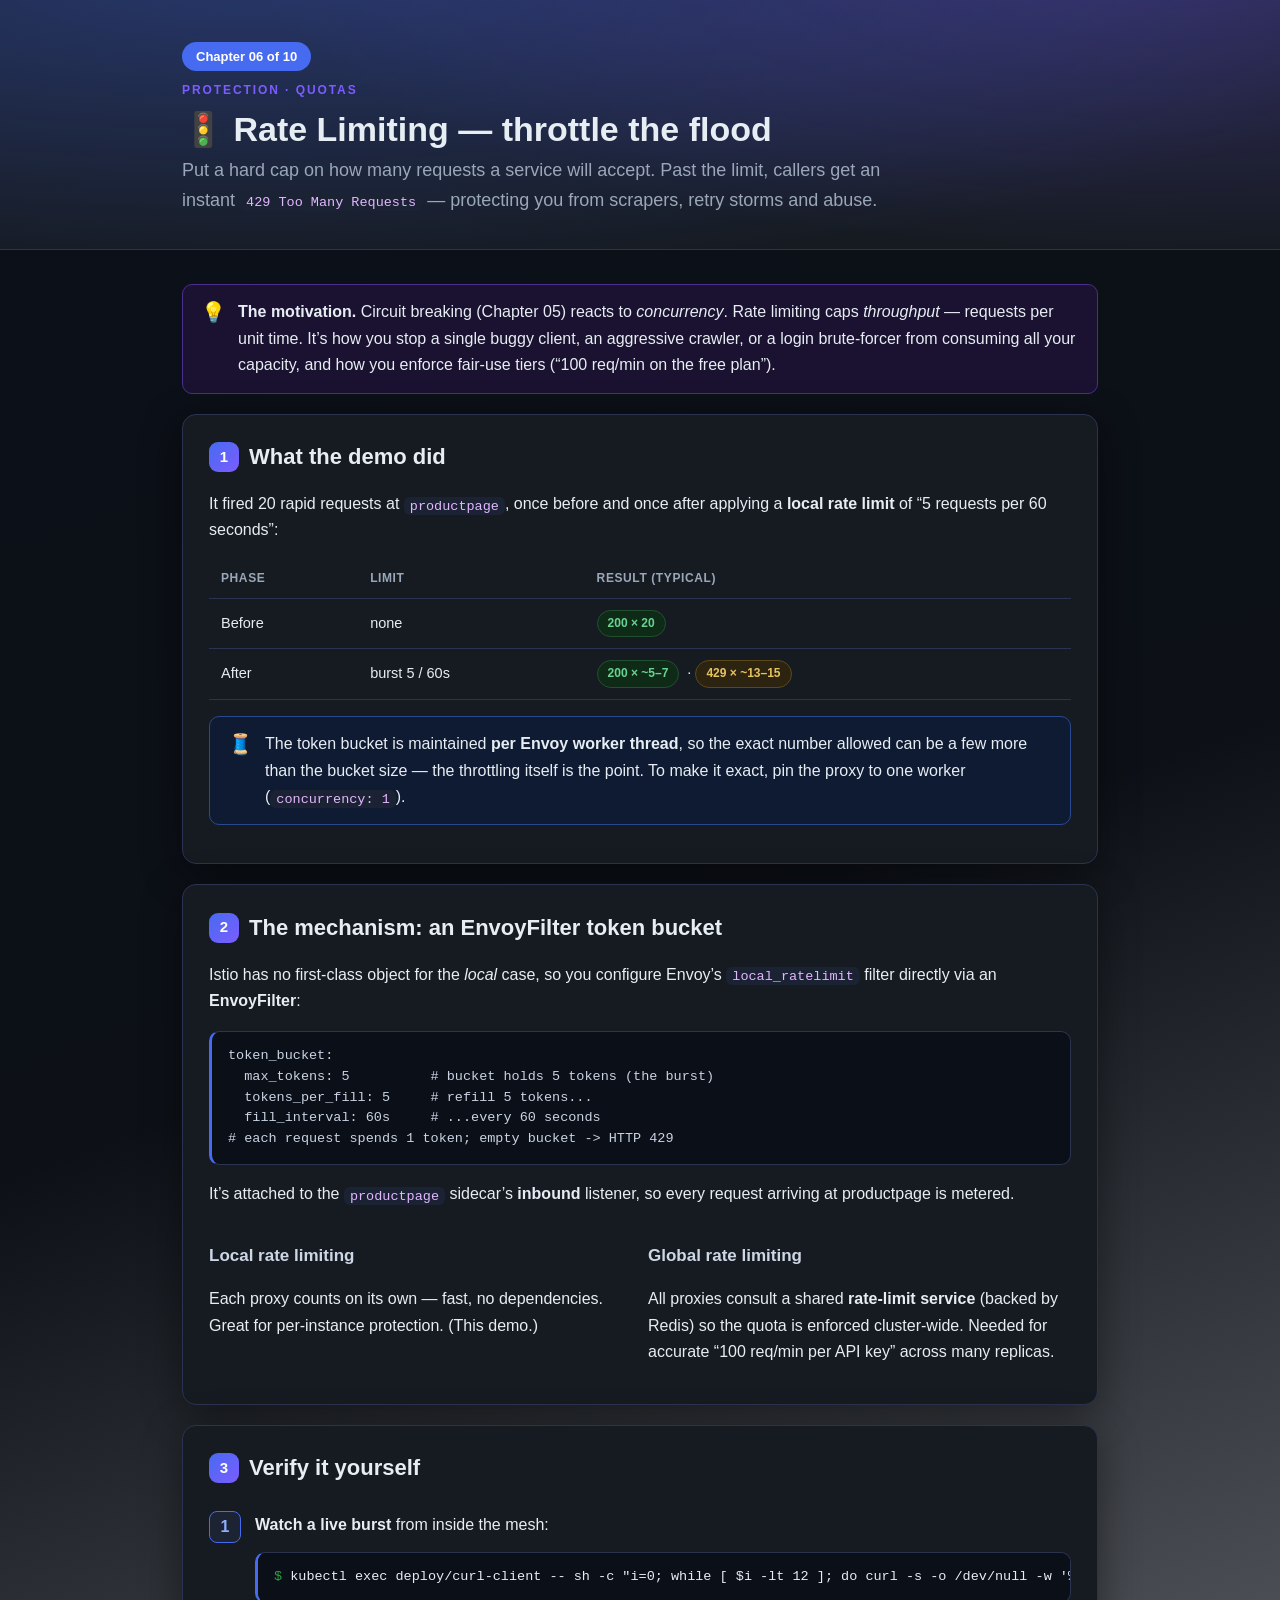
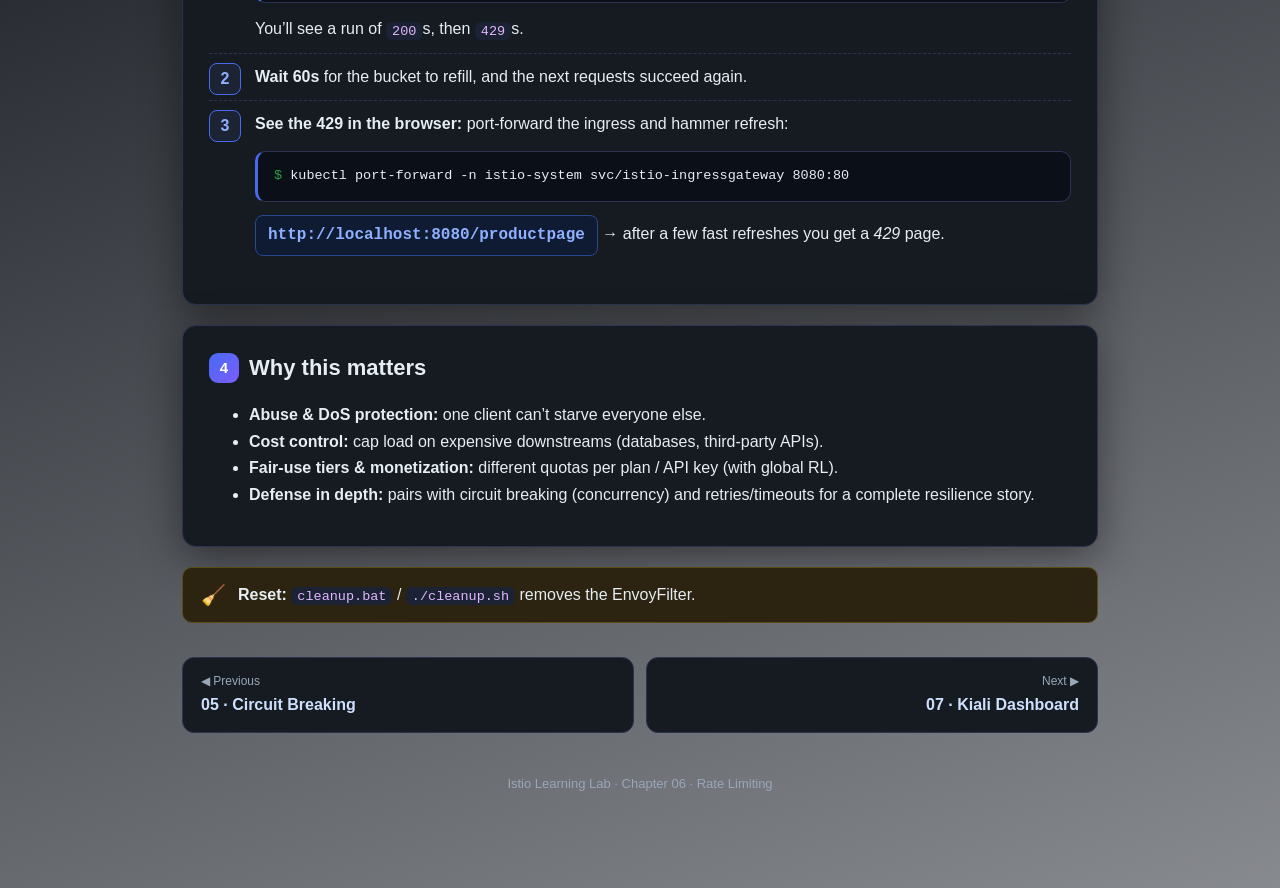
==== commit a9140140: "Chapter 06: Rate Limiting (local EnvoyFilter token bucket), verified live Co-Authored-By: Claude Opu" ====
--- a/chapter-06-rate-limiting/guide.html
+++ b/chapter-06-rate-limiting/guide.html
@@ -3,1086 +3,102 @@
 <head>
 <meta charset="UTF-8">
 <meta name="viewport" content="width=device-width, initial-scale=1.0">
-<title>Chapter 6: Rate Limiting | Istio Service Mesh</title>
-<meta name="description" content="Learn how to implement rate limiting in Istio using EnvoyFilter and token bucket algorithms to protect your services from traffic overload.">
-<link href="https://fonts.googleapis.com/css2?family=Inter:wght@300;400;500;600;700;800&family=Fira+Code:wght@400;500&display=swap" rel="stylesheet">
-<style>
-  *, *::before, *::after { margin: 0; padding: 0; box-sizing: border-box; }
-
-  :root {
-    --bg-primary: #0a0a0f;
-    --bg-secondary: #0f0f1a;
-    --bg-card: rgba(255,255,255,0.05);
-    --accent: #00d4ff;
-    --accent-secondary: #00b4d8;
-    --accent-glow: rgba(0,212,255,0.15);
-    --text-primary: #e8e8ef;
-    --text-secondary: #8888a0;
-    --text-muted: #55556a;
-    --border: rgba(255,255,255,0.1);
-    --code-bg: #1a1a2e;
-    --success: #00e676;
-    --warning: #ffab00;
-    --error: #ff5252;
-    --radius-lg: 16px;
-    --radius-md: 12px;
-    --radius-sm: 8px;
-  }
-
-  html { scroll-behavior: smooth; }
-
-  body {
-    font-family: 'Inter', -apple-system, BlinkMacSystemFont, sans-serif;
-    background: var(--bg-primary);
-    color: var(--text-primary);
-    line-height: 1.7;
-    overflow-x: hidden;
-  }
-
-  /* ── Scrollbar ── */
-  ::-webkit-scrollbar { width: 8px; }
-  ::-webkit-scrollbar-track { background: var(--bg-primary); }
-  ::-webkit-scrollbar-thumb { background: var(--accent); border-radius: 4px; }
-
-  /* ── Container ── */
-  .container { max-width: 900px; margin: 0 auto; padding: 0 24px; }
-
-  /* ── Hero ── */
-  .hero {
-    position: relative;
-    padding: 120px 0 80px;
-    text-align: center;
-    overflow: hidden;
-  }
-  .hero::before {
-    content: '';
-    position: absolute;
-    top: -50%;
-    left: -50%;
-    width: 200%;
-    height: 200%;
-    background: radial-gradient(ellipse at 50% 50%, rgba(0,212,255,0.08) 0%, transparent 60%),
-                radial-gradient(ellipse at 80% 20%, rgba(0,180,216,0.06) 0%, transparent 50%);
-    animation: heroGlow 8s ease-in-out infinite alternate;
-  }
-  @keyframes heroGlow {
-    0% { transform: translate(0, 0) scale(1); }
-    100% { transform: translate(-2%, 2%) scale(1.05); }
-  }
-  .hero-badge {
-    display: inline-block;
-    padding: 6px 18px;
-    background: rgba(0,212,255,0.1);
-    border: 1px solid rgba(0,212,255,0.3);
-    border-radius: 50px;
-    font-size: 0.8rem;
-    font-weight: 600;
-    color: var(--accent);
-    letter-spacing: 2px;
-    text-transform: uppercase;
-    margin-bottom: 24px;
-    position: relative;
-  }
-  .hero-icon {
-    font-size: 4rem;
-    margin-bottom: 20px;
-    display: block;
-    position: relative;
-    animation: shieldPulse 3s ease-in-out infinite;
-  }
-  @keyframes shieldPulse {
-    0%, 100% { transform: scale(1); filter: drop-shadow(0 0 10px rgba(0,212,255,0.3)); }
-    50% { transform: scale(1.08); filter: drop-shadow(0 0 25px rgba(0,212,255,0.5)); }
-  }
-  .hero h1 {
-    font-size: 3.5rem;
-    font-weight: 800;
-    letter-spacing: -1px;
-    position: relative;
-    background: linear-gradient(135deg, #fff 0%, var(--accent) 50%, var(--accent-secondary) 100%);
-    -webkit-background-clip: text;
-    -webkit-text-fill-color: transparent;
-    background-clip: text;
-    margin-bottom: 16px;
-  }
-  .hero p {
-    font-size: 1.15rem;
-    color: var(--text-secondary);
-    max-width: 600px;
-    margin: 0 auto;
-    position: relative;
-  }
-
-  /* ── Glass Card ── */
-  .glass-card {
-    background: var(--bg-card);
-    backdrop-filter: blur(10px);
-    -webkit-backdrop-filter: blur(10px);
-    border: 1px solid var(--border);
-    border-radius: var(--radius-lg);
-    padding: 36px;
-    margin-bottom: 32px;
-    transition: border-color 0.3s, box-shadow 0.3s;
-  }
-  .glass-card:hover {
-    border-color: rgba(0,212,255,0.25);
-    box-shadow: 0 0 30px rgba(0,212,255,0.05);
-  }
-
-  /* ── Section headings ── */
-  .section-anchor { scroll-margin-top: 80px; }
-  .section-label {
-    font-size: 0.75rem;
-    font-weight: 600;
-    letter-spacing: 2px;
-    text-transform: uppercase;
-    color: var(--accent);
-    margin-bottom: 8px;
-  }
-  .section-title {
-    font-size: 1.8rem;
-    font-weight: 700;
-    margin-bottom: 16px;
-    color: #fff;
-  }
-  .section-title .num {
-    color: var(--accent);
-    margin-right: 8px;
-  }
-
-  /* ── Table of Contents ── */
-  .toc {
-    list-style: none;
-    display: grid;
-    grid-template-columns: 1fr 1fr;
-    gap: 8px;
-  }
-  @media (max-width: 600px) { .toc { grid-template-columns: 1fr; } }
-  .toc li a {
-    display: flex;
-    align-items: center;
-    gap: 12px;
-    padding: 12px 16px;
-    background: rgba(255,255,255,0.03);
-    border: 1px solid rgba(255,255,255,0.06);
-    border-radius: var(--radius-sm);
-    color: var(--text-secondary);
-    text-decoration: none;
-    font-size: 0.9rem;
-    font-weight: 500;
-    transition: all 0.25s;
-  }
-  .toc li a:hover {
-    background: rgba(0,212,255,0.08);
-    border-color: rgba(0,212,255,0.3);
-    color: var(--accent);
-    transform: translateX(4px);
-  }
-  .toc-num {
-    display: inline-flex;
-    align-items: center;
-    justify-content: center;
-    width: 28px;
-    height: 28px;
-    background: rgba(0,212,255,0.12);
-    border-radius: 8px;
-    font-size: 0.8rem;
-    font-weight: 700;
-    color: var(--accent);
-    flex-shrink: 0;
-  }
-
-  /* ── Code blocks ── */
-  .code-block {
-    background: var(--code-bg);
-    border-radius: var(--radius-sm);
-    padding: 20px 24px;
-    overflow-x: auto;
-    font-family: 'Fira Code', monospace;
-    font-size: 0.85rem;
-    line-height: 1.6;
-    color: #e0e0e0;
-    margin: 16px 0;
-    border: 1px solid rgba(255,255,255,0.06);
-    position: relative;
-  }
-  .code-block .code-label {
-    position: absolute;
-    top: 8px;
-    right: 12px;
-    font-size: 0.65rem;
-    font-weight: 600;
-    letter-spacing: 1px;
-    text-transform: uppercase;
-    color: var(--text-muted);
-    font-family: 'Inter', sans-serif;
-  }
-  .kw { color: #c792ea; }
-  .str { color: #c3e88d; }
-  .num { color: #f78c6c; }
-  .cm { color: #546e7a; }
-  .key { color: #89ddff; }
-  .val { color: #ffcb6b; }
-  .fn { color: #82aaff; }
-  .type { color: #ff5370; }
-
-  /* ── Concept grid ── */
-  .concept-grid {
-    display: grid;
-    grid-template-columns: 1fr 1fr;
-    gap: 16px;
-    margin-top: 20px;
-  }
-  @media (max-width: 600px) { .concept-grid { grid-template-columns: 1fr; } }
-  .concept-item {
-    padding: 20px;
-    background: rgba(255,255,255,0.03);
-    border: 1px solid rgba(255,255,255,0.06);
-    border-radius: var(--radius-md);
-    transition: all 0.25s;
-  }
-  .concept-item:hover {
-    border-color: rgba(0,212,255,0.2);
-    background: rgba(0,212,255,0.04);
-  }
-  .concept-icon { font-size: 1.5rem; margin-bottom: 8px; display: block; }
-  .concept-item h4 { font-size: 0.95rem; font-weight: 600; margin-bottom: 6px; color: #fff; }
-  .concept-item p { font-size: 0.85rem; color: var(--text-secondary); }
-
-  /* ── Comparison table ── */
-  .comparison-table {
-    width: 100%;
-    border-collapse: collapse;
-    margin: 20px 0;
-    font-size: 0.88rem;
-  }
-  .comparison-table th {
-    padding: 14px 16px;
-    text-align: left;
-    font-weight: 600;
-    color: var(--accent);
-    background: rgba(0,212,255,0.08);
-    border-bottom: 2px solid rgba(0,212,255,0.2);
-  }
-  .comparison-table td {
-    padding: 12px 16px;
-    border-bottom: 1px solid rgba(255,255,255,0.05);
-    color: var(--text-secondary);
-  }
-  .comparison-table tr:hover td { background: rgba(255,255,255,0.02); }
-
-  /* ── Token Bucket Visualization ── */
-  .bucket-container {
-    display: flex;
-    flex-direction: column;
-    align-items: center;
-    gap: 20px;
-    margin: 30px 0;
-  }
-  .bucket-visual {
-    position: relative;
-    width: 160px;
-    height: 200px;
-  }
-  .bucket-body {
-    position: absolute;
-    bottom: 0;
-    width: 100%;
-    height: 180px;
-    border: 3px solid rgba(0,212,255,0.5);
-    border-top: none;
-    border-radius: 0 0 20px 20px;
-    overflow: hidden;
-    background: rgba(0,0,0,0.3);
-  }
-  .bucket-fill {
-    position: absolute;
-    bottom: 0;
-    width: 100%;
-    background: linear-gradient(180deg, rgba(0,212,255,0.3) 0%, rgba(0,180,216,0.5) 100%);
-    animation: bucketFill 4s ease-in-out infinite;
-    border-radius: 0 0 17px 17px;
-  }
-  @keyframes bucketFill {
-    0% { height: 90%; }
-    40% { height: 20%; }
-    100% { height: 90%; }
-  }
-  .bucket-tokens {
-    position: absolute;
-    bottom: 0;
-    width: 100%;
-    display: flex;
-    flex-wrap: wrap;
-    justify-content: center;
-    gap: 6px;
-    padding: 10px;
-    z-index: 2;
-  }
-  .token {
-    width: 18px;
-    height: 18px;
-    background: var(--accent);
-    border-radius: 50%;
-    box-shadow: 0 0 8px rgba(0,212,255,0.5);
-    animation: tokenPop 4s ease-in-out infinite;
-  }
-  .token:nth-child(1) { animation-delay: 0s; }
-  .token:nth-child(2) { animation-delay: 0.15s; }
-  .token:nth-child(3) { animation-delay: 0.3s; }
-  .token:nth-child(4) { animation-delay: 0.45s; }
-  .token:nth-child(5) { animation-delay: 0.6s; }
-  .token:nth-child(6) { animation-delay: 0.75s; }
-  .token:nth-child(7) { animation-delay: 0.9s; }
-  .token:nth-child(8) { animation-delay: 1.05s; }
-  .token:nth-child(9) { animation-delay: 1.2s; }
-  .token:nth-child(10) { animation-delay: 1.35s; }
-  @keyframes tokenPop {
-    0%, 100% { opacity: 1; transform: scale(1); }
-    30% { opacity: 0.2; transform: scale(0.5); }
-    60% { opacity: 0.8; transform: scale(0.9); }
-  }
-  .bucket-label {
-    font-size: 0.85rem;
-    font-weight: 600;
-    color: var(--accent);
-    text-align: center;
-  }
-  .bucket-stats {
-    display: flex;
-    gap: 24px;
-    margin-top: 10px;
-  }
-  .bucket-stat {
-    text-align: center;
-    padding: 12px 20px;
-    background: rgba(255,255,255,0.03);
-    border: 1px solid rgba(255,255,255,0.06);
-    border-radius: var(--radius-sm);
-  }
-  .bucket-stat .stat-val {
-    font-size: 1.5rem;
-    font-weight: 700;
-    color: var(--accent);
-    display: block;
-  }
-  .bucket-stat .stat-label {
-    font-size: 0.75rem;
-    color: var(--text-muted);
-    text-transform: uppercase;
-    letter-spacing: 1px;
-  }
-
-  /* ── Architecture Diagram ── */
-  .arch-diagram {
-    display: flex;
-    align-items: center;
-    justify-content: center;
-    gap: 0;
-    margin: 30px 0;
-    flex-wrap: wrap;
-    padding: 30px 10px;
-  }
-  .arch-node {
-    padding: 18px 24px;
-    background: rgba(255,255,255,0.05);
-    border: 1px solid rgba(255,255,255,0.12);
-    border-radius: var(--radius-md);
-    text-align: center;
-    font-size: 0.85rem;
-    font-weight: 600;
-    color: #fff;
-    min-width: 120px;
-    position: relative;
-  }
-  .arch-node.highlight {
-    border-color: rgba(0,212,255,0.4);
-    background: rgba(0,212,255,0.08);
-    box-shadow: 0 0 20px rgba(0,212,255,0.1);
-  }
-  .arch-node .node-icon { font-size: 1.5rem; display: block; margin-bottom: 6px; }
-  .arch-node .node-sub { font-size: 0.7rem; color: var(--text-muted); font-weight: 400; margin-top: 4px; }
-  .arch-arrow {
-    font-size: 1.5rem;
-    color: var(--accent);
-    padding: 0 8px;
-    animation: arrowPulse 2s ease-in-out infinite;
-  }
-  @keyframes arrowPulse {
-    0%, 100% { opacity: 0.5; }
-    50% { opacity: 1; }
-  }
-  .arch-branch {
-    display: flex;
-    flex-direction: column;
-    align-items: center;
-    gap: 10px;
-  }
-  .arch-result {
-    padding: 10px 16px;
-    border-radius: var(--radius-sm);
-    font-size: 0.8rem;
-    font-weight: 600;
-    text-align: center;
-    min-width: 130px;
-  }
-  .arch-result.allow {
-    background: rgba(0,230,118,0.1);
-    border: 1px solid rgba(0,230,118,0.3);
-    color: var(--success);
-  }
-  .arch-result.deny {
-    background: rgba(255,82,82,0.1);
-    border: 1px solid rgba(255,82,82,0.3);
-    color: var(--error);
-  }
-
-  /* ── Steps ── */
-  .step {
-    display: flex;
-    gap: 20px;
-    margin-bottom: 28px;
-    align-items: flex-start;
-  }
-  .step-num {
-    display: flex;
-    align-items: center;
-    justify-content: center;
-    width: 40px;
-    height: 40px;
-    min-width: 40px;
-    background: rgba(0,212,255,0.1);
-    border: 2px solid rgba(0,212,255,0.3);
-    border-radius: 12px;
-    font-size: 1rem;
-    font-weight: 700;
-    color: var(--accent);
-  }
-  .step-content h4 { font-size: 1rem; font-weight: 600; margin-bottom: 6px; color: #fff; }
-  .step-content p { font-size: 0.9rem; color: var(--text-secondary); }
-
-  /* ── Key Takeaways ── */
-  .takeaways-card {
-    background: linear-gradient(135deg, rgba(0,212,255,0.08) 0%, rgba(0,180,216,0.04) 100%);
-    border: 1px solid rgba(0,212,255,0.2);
-    border-radius: var(--radius-lg);
-    padding: 36px;
-    margin: 32px 0;
-  }
-  .takeaway-item {
-    display: flex;
-    align-items: flex-start;
-    gap: 14px;
-    margin-bottom: 16px;
-  }
-  .takeaway-item:last-child { margin-bottom: 0; }
-  .takeaway-check {
-    width: 24px;
-    height: 24px;
-    min-width: 24px;
-    background: rgba(0,230,118,0.15);
-    border-radius: 50%;
-    display: flex;
-    align-items: center;
-    justify-content: center;
-    font-size: 0.75rem;
-    color: var(--success);
-    margin-top: 2px;
-  }
-  .takeaway-item p { font-size: 0.92rem; color: var(--text-secondary); }
-  .takeaway-item strong { color: #fff; }
-
-  /* ── Footer Nav ── */
-  .footer-nav {
-    display: flex;
-    justify-content: space-between;
-    gap: 16px;
-    margin: 60px 0 40px;
-  }
-  .footer-nav a {
-    flex: 1;
-    display: flex;
-    flex-direction: column;
-    padding: 20px 24px;
-    background: var(--bg-card);
-    border: 1px solid var(--border);
-    border-radius: var(--radius-md);
-    text-decoration: none;
-    transition: all 0.25s;
-  }
-  .footer-nav a:hover {
-    border-color: rgba(0,212,255,0.3);
-    transform: translateY(-2px);
-    box-shadow: 0 8px 25px rgba(0,0,0,0.3);
-  }
-  .footer-nav .nav-dir {
-    font-size: 0.72rem;
-    font-weight: 600;
-    text-transform: uppercase;
-    letter-spacing: 2px;
-    color: var(--accent);
-    margin-bottom: 4px;
-  }
-  .footer-nav .nav-title {
-    font-size: 1rem;
-    font-weight: 600;
-    color: #fff;
-  }
-  .footer-nav .nav-next { text-align: right; }
-
-  /* ── Fade-in ── */
-  .fade-in {
-    opacity: 0;
-    transform: translateY(24px);
-    transition: opacity 0.6s ease, transform 0.6s ease;
-  }
-  .fade-in.visible {
-    opacity: 1;
-    transform: translateY(0);
-  }
-
-  /* ── Inline note ── */
-  .info-note {
-    padding: 14px 18px;
-    background: rgba(0,212,255,0.06);
-    border-left: 3px solid var(--accent);
-    border-radius: 0 var(--radius-sm) var(--radius-sm) 0;
-    margin: 16px 0;
-    font-size: 0.88rem;
-    color: var(--text-secondary);
-  }
-  .info-note strong { color: var(--accent); }
-
-  /* ── Responsive ── */
-  @media (max-width: 768px) {
-    .hero h1 { font-size: 2.2rem; }
-    .hero { padding: 80px 0 50px; }
-    .glass-card { padding: 24px; }
-    .arch-diagram { gap: 8px; }
-    .footer-nav { flex-direction: column; }
-    .bucket-stats { flex-direction: column; gap: 10px; }
-  }
-</style>
+<title>Chapter 06 · Rate Limiting · Istio Learning Lab</title>
+<link rel="stylesheet" href="../common/lab.css">
 </head>
 <body>
 
-<!-- ═══════════ HERO ═══════════ -->
 <header class="hero">
-  <div class="container">
-    <span class="hero-badge">Chapter 6</span>
-    <span class="hero-icon">🛡️</span>
-    <h1>Rate Limiting</h1>
-    <p>Protect your services from traffic overload, ensure fair usage across clients, and maintain system stability with Istio's rate limiting capabilities.</p>
+  <div class="wrap">
+    <span class="chapter-badge">Chapter 06 of 10</span>
+    <div class="eyebrow">Protection · Quotas</div>
+    <h1>🚦 Rate Limiting — throttle the flood</h1>
+    <p class="lead">Put a hard cap on how many requests a service will accept. Past the limit, callers get
+    an instant <code>429 Too Many Requests</code> — protecting you from scrapers, retry storms and abuse.</p>
   </div>
 </header>
 
-<!-- ═══════════ TABLE OF CONTENTS ═══════════ -->
-<section class="container fade-in" style="margin-bottom:48px;">
-  <div class="glass-card">
-    <div class="section-label">Contents</div>
-    <div class="section-title">What You'll Learn</div>
-    <ul class="toc">
-      <li><a href="#what-is"><span class="toc-num">1</span> What is Rate Limiting?</a></li>
-      <li><a href="#local-vs-global"><span class="toc-num">2</span> Local vs Global Rate Limiting</a></li>
-      <li><a href="#token-bucket"><span class="toc-num">3</span> Token Bucket Algorithm</a></li>
-      <li><a href="#envoyfilter"><span class="toc-num">4</span> EnvoyFilter Deep Dive</a></li>
-      <li><a href="#architecture"><span class="toc-num">5</span> Architecture Diagram</a></li>
-      <li><a href="#walkthrough"><span class="toc-num">6</span> Step-by-Step Walkthrough</a></li>
-      <li><a href="#yaml-config"><span class="toc-num">7</span> YAML Configuration</a></li>
-      <li><a href="#api-gateway"><span class="toc-num">8</span> API Gateway Protection</a></li>
-      <li><a href="#takeaways"><span class="toc-num">9</span> Key Takeaways</a></li>
-    </ul>
+<div class="wrap">
+
+  <div class="callout why">
+    <div class="ico">💡</div>
+    <div><b>The motivation.</b> Circuit breaking (Chapter 05) reacts to <i>concurrency</i>. Rate limiting
+    caps <i>throughput</i> — requests per unit time. It’s how you stop a single buggy client, an
+    aggressive crawler, or a login brute-forcer from consuming all your capacity, and how you enforce
+    fair-use tiers (“100 req/min on the free plan”).</div>
   </div>
-</section>
 
-<!-- ═══════════ WHAT IS RATE LIMITING ═══════════ -->
-<section class="container fade-in" id="what-is">
-  <div class="glass-card section-anchor">
-    <div class="section-label">Fundamentals</div>
-    <div class="section-title"><span class="num">01</span> What is Rate Limiting?</div>
-    <p style="color:var(--text-secondary);margin-bottom:20px;">
-      Rate limiting controls the number of requests a service accepts within a given time window.
-      It's a critical defense mechanism that prevents any single client — or a burst of traffic — from overwhelming your services.
-    </p>
-    <div class="concept-grid">
-      <div class="concept-item">
-        <span class="concept-icon">🔒</span>
-        <h4>Protect APIs from Abuse</h4>
-        <p>Prevent malicious or runaway clients from consuming all available resources by capping the request rate.</p>
+  <div class="card">
+    <h2><span class="num">1</span> What the demo did</h2>
+    <p>It fired 20 rapid requests at <code>productpage</code>, once before and once after applying a
+    <b>local rate limit</b> of “5 requests per 60 seconds”:</p>
+    <table>
+      <tr><th>Phase</th><th>Limit</th><th>Result (typical)</th></tr>
+      <tr><td>Before</td><td>none</td><td><span class="tag green">200 × 20</span></td></tr>
+      <tr><td>After</td><td>burst 5 / 60s</td><td><span class="tag green">200 × ~5–7</span> · <span class="tag amber">429 × ~13–15</span></td></tr>
+    </table>
+    <div class="callout info"><div class="ico">🧵</div><div>The token bucket is maintained
+    <b>per Envoy worker thread</b>, so the exact number allowed can be a few more than the bucket size —
+    the throttling itself is the point. To make it exact, pin the proxy to one worker
+    (<code>concurrency: 1</code>).</div></div>
+  </div>
+
+  <div class="card">
+    <h2><span class="num">2</span> The mechanism: an EnvoyFilter token bucket</h2>
+    <p>Istio has no first-class object for the <i>local</i> case, so you configure Envoy’s
+    <code>local_ratelimit</code> filter directly via an <b>EnvoyFilter</b>:</p>
+<pre><code>token_bucket:
+  max_tokens: 5          # bucket holds 5 tokens (the burst)
+  tokens_per_fill: 5     # refill 5 tokens...
+  fill_interval: 60s     # ...every 60 seconds
+# each request spends 1 token; empty bucket -> HTTP 429</code></pre>
+    <p>It’s attached to the <code>productpage</code> sidecar’s <b>inbound</b> listener, so every request
+    arriving at productpage is metered.</p>
+    <div class="two">
+      <div>
+        <h3>Local rate limiting</h3>
+        <p>Each proxy counts on its own — fast, no dependencies. Great for per-instance protection. (This demo.)</p>
       </div>
-      <div class="concept-item">
-        <span class="concept-icon">⚖️</span>
-        <h4>Ensure Fair Usage</h4>
-        <p>Guarantee that every client gets a fair share of capacity, preventing a noisy neighbor from starving others.</p>
-      </div>
-      <div class="concept-item">
-        <span class="concept-icon">🔋</span>
-        <h4>Prevent Resource Exhaustion</h4>
-        <p>Safeguard CPU, memory, and downstream dependencies by rejecting excess traffic before it causes cascading failures.</p>
-      </div>
-      <div class="concept-item">
-        <span class="concept-icon">📊</span>
-        <h4>Operational Visibility</h4>
-        <p>Track rate-limited requests through response codes (429) and custom headers to observe traffic patterns.</p>
+      <div>
+        <h3>Global rate limiting</h3>
+        <p>All proxies consult a shared <b>rate-limit service</b> (backed by Redis) so the quota is enforced
+        cluster-wide. Needed for accurate “100 req/min per API key” across many replicas.</p>
       </div>
     </div>
   </div>
-</section>
 
-<!-- ═══════════ LOCAL VS GLOBAL ═══════════ -->
-<section class="container fade-in" id="local-vs-global">
-  <div class="glass-card section-anchor">
-    <div class="section-label">Comparison</div>
-    <div class="section-title"><span class="num">02</span> Local vs Global Rate Limiting</div>
-    <p style="color:var(--text-secondary);margin-bottom:20px;">
-      Istio supports two rate limiting approaches, each suited to different use cases. In this chapter, we focus on <strong style="color:#fff;">local rate limiting</strong> using EnvoyFilter.
-    </p>
-    <table class="comparison-table">
-      <thead>
-        <tr>
-          <th>Aspect</th>
-          <th>Local Rate Limiting</th>
-          <th>Global Rate Limiting</th>
-        </tr>
-      </thead>
-      <tbody>
-        <tr>
-          <td><strong style="color:#fff;">Scope</strong></td>
-          <td>Per-pod / per-sidecar</td>
-          <td>Across all pods (cluster-wide)</td>
-        </tr>
-        <tr>
-          <td><strong style="color:#fff;">Mechanism</strong></td>
-          <td>EnvoyFilter with token bucket</td>
-          <td>External rate limit service (e.g., Envoy ratelimit)</td>
-        </tr>
-        <tr>
-          <td><strong style="color:#fff;">Latency Impact</strong></td>
-          <td>Minimal — decision is local</td>
-          <td>Adds network hop to rate limit service</td>
-        </tr>
-        <tr>
-          <td><strong style="color:#fff;">Accuracy</strong></td>
-          <td>Approximate (each pod counts independently)</td>
-          <td>Precise (centralized counter)</td>
-        </tr>
-        <tr>
-          <td><strong style="color:#fff;">Setup Complexity</strong></td>
-          <td>Low — single YAML</td>
-          <td>High — requires deploying rate limit service + Redis</td>
-        </tr>
-        <tr>
-          <td><strong style="color:#fff;">Best For</strong></td>
-          <td>Simple per-instance protection</td>
-          <td>API quotas, multi-tenant SaaS</td>
-        </tr>
-      </tbody>
-    </table>
-    <div class="info-note">
-      <strong>💡 Note:</strong> With 3 replicas and a local limit of 10 req/min per pod, the effective cluster-wide limit is approximately 30 req/min — not exactly 10.
-    </div>
-  </div>
-</section>
-
-<!-- ═══════════ TOKEN BUCKET ═══════════ -->
-<section class="container fade-in" id="token-bucket">
-  <div class="glass-card section-anchor">
-    <div class="section-label">Algorithm</div>
-    <div class="section-title"><span class="num">03</span> Token Bucket Algorithm</div>
-    <p style="color:var(--text-secondary);margin-bottom:10px;">
-      The token bucket is the heart of Envoy's local rate limiter. Imagine a bucket filled with tokens — each incoming request consumes one token.
-      When the bucket is empty, requests are rejected with <code style="color:var(--accent);">HTTP 429</code>. Tokens are replenished at a fixed interval.
-    </p>
-
-    <div class="bucket-container">
-      <div class="bucket-visual">
-        <div class="bucket-body">
-          <div class="bucket-fill"></div>
-          <div class="bucket-tokens">
-            <div class="token"></div>
-            <div class="token"></div>
-            <div class="token"></div>
-            <div class="token"></div>
-            <div class="token"></div>
-            <div class="token"></div>
-            <div class="token"></div>
-            <div class="token"></div>
-            <div class="token"></div>
-            <div class="token"></div>
-          </div>
-        </div>
-      </div>
-      <div class="bucket-label">Token Bucket — Watch tokens drain and refill</div>
-      <div class="bucket-stats">
-        <div class="bucket-stat">
-          <span class="stat-val">10</span>
-          <span class="stat-label">Max Tokens</span>
-        </div>
-        <div class="bucket-stat">
-          <span class="stat-val">10</span>
-          <span class="stat-label">Refill Amount</span>
-        </div>
-        <div class="bucket-stat">
-          <span class="stat-val">60s</span>
-          <span class="stat-label">Fill Interval</span>
-        </div>
-      </div>
-    </div>
-
-    <p style="color:var(--text-secondary);font-size:0.9rem;">
-      <strong style="color:#fff;">How it works:</strong><br>
-      1. Bucket starts full with <code style="color:var(--accent);">max_tokens</code> (10).<br>
-      2. Each request removes 1 token.<br>
-      3. When tokens reach 0, subsequent requests get <code style="color:var(--error);">429 Too Many Requests</code>.<br>
-      4. Every <code style="color:var(--accent);">fill_interval</code> (60s), the bucket is refilled with <code style="color:var(--accent);">tokens_per_fill</code> (10), up to <code style="color:var(--accent);">max_tokens</code>.
-    </p>
-  </div>
-</section>
-
-<!-- ═══════════ ENVOYFILTER DEEP DIVE ═══════════ -->
-<section class="container fade-in" id="envoyfilter">
-  <div class="glass-card section-anchor">
-    <div class="section-label">Configuration</div>
-    <div class="section-title"><span class="num">04</span> EnvoyFilter Deep Dive</div>
-    <p style="color:var(--text-secondary);margin-bottom:20px;">
-      The EnvoyFilter resource lets you directly patch Envoy's configuration. For rate limiting, we insert the
-      <code style="color:var(--accent);">local_ratelimit</code> HTTP filter <em>before</em> the router filter in the inbound filter chain.
-    </p>
-
-    <h4 style="color:#fff;margin-bottom:10px;">Configuration Breakdown</h4>
-
-    <div class="step">
-      <div class="step-num">1</div>
-      <div class="step-content">
-        <h4>workloadSelector</h4>
-        <p>Targets only pods with <code style="color:var(--accent);">app: productpage</code>. The filter is applied exclusively to the productpage sidecar.</p>
-      </div>
-    </div>
-
-    <div class="step">
-      <div class="step-num">2</div>
-      <div class="step-content">
-        <h4>applyTo: HTTP_FILTER</h4>
-        <p>Specifies we're patching at the HTTP filter level within Envoy's listener configuration.</p>
-      </div>
-    </div>
-
-    <div class="step">
-      <div class="step-num">3</div>
-      <div class="step-content">
-        <h4>match → SIDECAR_INBOUND</h4>
-        <p>Applies to inbound traffic only — requests arriving <em>into</em> productpage, not outbound requests it makes.</p>
-      </div>
-    </div>
-
-    <div class="step">
-      <div class="step-num">4</div>
-      <div class="step-content">
-        <h4>INSERT_BEFORE router</h4>
-        <p>The rate limit filter is placed before <code style="color:var(--accent);">envoy.filters.http.router</code>, ensuring rate limiting is evaluated before the request is routed to the application.</p>
-      </div>
-    </div>
-
-    <div class="step">
-      <div class="step-num">5</div>
-      <div class="step-content">
-        <h4>token_bucket Config</h4>
-        <p>Defines the rate: 10 max tokens, refill 10 tokens every 60 seconds. This effectively allows 10 requests per minute per pod.</p>
-      </div>
-    </div>
-
-    <div class="step">
-      <div class="step-num">6</div>
-      <div class="step-content">
-        <h4>response_headers_to_add</h4>
-        <p>Adds <code style="color:var(--accent);">x-local-rate-limit: true</code> to every response, making it easy to confirm the filter is active.</p>
-      </div>
-    </div>
-  </div>
-</section>
-
-<!-- ═══════════ ARCHITECTURE ═══════════ -->
-<section class="container fade-in" id="architecture">
-  <div class="glass-card section-anchor">
-    <div class="section-label">Flow</div>
-    <div class="section-title"><span class="num">05</span> Architecture Diagram</div>
-    <p style="color:var(--text-secondary);margin-bottom:10px;">
-      Every inbound request to productpage passes through Envoy's rate limit filter before reaching the application.
-    </p>
-
-    <div class="arch-diagram">
-      <div class="arch-node">
-        <span class="node-icon">👤</span>
-        Client Requests
-        <span class="node-sub">Any upstream caller</span>
-      </div>
-      <span class="arch-arrow">→</span>
-      <div class="arch-node">
-        <span class="node-icon">🔀</span>
-        Envoy Sidecar
-        <span class="node-sub">Intercepts traffic</span>
-      </div>
-      <span class="arch-arrow">→</span>
-      <div class="arch-node highlight">
-        <span class="node-icon">🪣</span>
-        Token Bucket Check
-        <span class="node-sub">Tokens available?</span>
-      </div>
-      <span class="arch-arrow">→</span>
-      <div class="arch-branch">
-        <div class="arch-result allow">✓ 200 — Forward to App</div>
-        <div style="color:var(--text-muted);font-size:0.75rem;font-weight:600;">OR</div>
-        <div class="arch-result deny">✗ 429 — Rate Limited</div>
-      </div>
-    </div>
-
-    <div class="info-note">
-      <strong>📌 Key point:</strong> The rate limiting decision happens entirely within the Envoy sidecar — no external service call is needed for local rate limiting.
-    </div>
-  </div>
-</section>
-
-<!-- ═══════════ WALKTHROUGH ═══════════ -->
-<section class="container fade-in" id="walkthrough">
-  <div class="glass-card section-anchor">
-    <div class="section-label">Hands-On</div>
-    <div class="section-title"><span class="num">06</span> Step-by-Step Walkthrough</div>
-    <p style="color:var(--text-secondary);margin-bottom:24px;">
-      Follow these steps to see rate limiting in action. These match exactly what <code style="color:var(--accent);">startup.bat</code> executes.
-    </p>
-
-    <div class="step">
-      <div class="step-num">1</div>
-      <div class="step-content">
-        <h4>Verify productpage is running</h4>
-        <p>Ensure the BookInfo demo app is deployed and productpage pods are healthy.</p>
-        <div class="code-block">
-          <span class="code-label">Shell</span>
-<span class="fn">kubectl</span> get pod -l app=productpage
-        </div>
-      </div>
-    </div>
-
-    <div class="step">
-      <div class="step-num">2</div>
-      <div class="step-content">
-        <h4>Apply the EnvoyFilter</h4>
-        <p>Deploy the local rate limit configuration targeting productpage.</p>
-        <div class="code-block">
-          <span class="code-label">Shell</span>
-<span class="fn">kubectl</span> apply -f local-ratelimit.yaml
-        </div>
-      </div>
-    </div>
-
-    <div class="step">
-      <div class="step-num">3</div>
-      <div class="step-content">
-        <h4>Wait for propagation</h4>
-        <p>Give Envoy ~10 seconds to pick up the new filter configuration from Istiod.</p>
-        <div class="code-block">
-          <span class="code-label">Shell</span>
-<span class="fn">timeout</span> /t <span class="num">10</span>
-        </div>
-      </div>
-    </div>
-
-    <div class="step">
-      <div class="step-num">4</div>
-      <div class="step-content">
-        <h4>Send rapid requests</h4>
-        <p>Fire 15 requests in quick succession. The first ~10 should return <span style="color:var(--success);">200 OK</span>, and the rest should return <span style="color:var(--error);">429 Too Many Requests</span>.</p>
-        <div class="code-block">
-          <span class="code-label">Shell</span>
-<span class="kw">for</span> /L %%i <span class="kw">in</span> (<span class="num">1</span>,<span class="num">1</span>,<span class="num">15</span>) <span class="kw">do</span> (
-  <span class="fn">kubectl</span> exec deploy/ratings-v1 -c ratings -- \
-    curl -s -o /dev/null -w <span class="str">"%%{http_code}"</span> \
-    http://productpage:9080/productpage
-)
-        </div>
-      </div>
-    </div>
-
-    <div class="step">
-      <div class="step-num">5</div>
-      <div class="step-content">
-        <h4>Inspect response headers</h4>
-        <p>Verify the <code style="color:var(--accent);">x-local-rate-limit: true</code> header appears in the response.</p>
-        <div class="code-block">
-          <span class="code-label">Shell</span>
-<span class="fn">kubectl</span> exec deploy/ratings-v1 -c ratings -- \
-  curl -s -I http://productpage:9080/productpage <span class="num">2</span>>&amp;<span class="num">1</span> | \
-  <span class="fn">findstr</span> /i <span class="str">"rate-limit HTTP"</span>
-        </div>
-      </div>
-    </div>
-  </div>
-</section>
-
-<!-- ═══════════ YAML CONFIG ═══════════ -->
-<section class="container fade-in" id="yaml-config">
-  <div class="glass-card section-anchor">
-    <div class="section-label">Reference</div>
-    <div class="section-title"><span class="num">07</span> Full YAML Configuration</div>
-    <p style="color:var(--text-secondary);margin-bottom:16px;">
-      Here is the complete EnvoyFilter configuration used in this chapter, with inline annotations.
-    </p>
-    <div class="code-block">
-      <span class="code-label">YAML</span>
-<span class="key">apiVersion:</span> <span class="str">networking.istio.io/v1alpha3</span>
-<span class="key">kind:</span> <span class="val">EnvoyFilter</span>
-<span class="key">metadata:</span>
-  <span class="key">name:</span> <span class="str">productpage-ratelimit</span>
-  <span class="key">namespace:</span> <span class="str">istio-system</span>
-<span class="key">spec:</span>
-  <span class="key">workloadSelector:</span>                 <span class="cm"># Target specific pods</span>
-    <span class="key">labels:</span>
-      <span class="key">app:</span> <span class="str">productpage</span>
-  <span class="key">configPatches:</span>
-  - <span class="key">applyTo:</span> <span class="val">HTTP_FILTER</span>            <span class="cm"># Patch HTTP filter chain</span>
-    <span class="key">match:</span>
-      <span class="key">context:</span> <span class="val">SIDECAR_INBOUND</span>       <span class="cm"># Inbound traffic only</span>
-      <span class="key">listener:</span>
-        <span class="key">filterChain:</span>
-          <span class="key">filter:</span>
-            <span class="key">name:</span> <span class="str">envoy.filters.network.http_connection_manager</span>
-            <span class="key">subFilter:</span>
-              <span class="key">name:</span> <span class="str">envoy.filters.http.router</span>
-    <span class="key">patch:</span>
-      <span class="key">operation:</span> <span class="val">INSERT_BEFORE</span>        <span class="cm"># Insert before router</span>
-      <span class="key">value:</span>
-        <span class="key">name:</span> <span class="str">envoy.filters.http.local_ratelimit</span>
-        <span class="key">typed_config:</span>
-          <span class="key">"@type":</span> <span class="str">type.googleapis.com/udpa.type.v1.TypedStruct</span>
-          <span class="key">type_url:</span> <span class="str">type.googleapis.com/envoy.extensions.filters.http.local_ratelimit.v3.LocalRateLimit</span>
-          <span class="key">value:</span>
-            <span class="key">stat_prefix:</span> <span class="str">http_local_rate_limiter</span>
-            <span class="key">token_bucket:</span>                <span class="cm"># ← Core rate limit config</span>
-              <span class="key">max_tokens:</span> <span class="num">10</span>             <span class="cm"># Bucket capacity</span>
-              <span class="key">tokens_per_fill:</span> <span class="num">10</span>        <span class="cm"># Tokens added per refill</span>
-              <span class="key">fill_interval:</span> <span class="val">60s</span>         <span class="cm"># Refill every 60 seconds</span>
-            <span class="key">filter_enabled:</span>              <span class="cm"># Enable for 100% of traffic</span>
-              <span class="key">runtime_key:</span> <span class="str">local_rate_limit_enabled</span>
-              <span class="key">default_value:</span>
-                <span class="key">numerator:</span> <span class="num">100</span>
-                <span class="key">denominator:</span> <span class="val">HUNDRED</span>
-            <span class="key">filter_enforced:</span>             <span class="cm"># Enforce for 100% of traffic</span>
-              <span class="key">runtime_key:</span> <span class="str">local_rate_limit_enforced</span>
-              <span class="key">default_value:</span>
-                <span class="key">numerator:</span> <span class="num">100</span>
-                <span class="key">denominator:</span> <span class="val">HUNDRED</span>
-            <span class="key">response_headers_to_add:</span>    <span class="cm"># Custom response header</span>
-            - <span class="key">append_action:</span> <span class="val">OVERWRITE_IF_EXISTS_OR_ADD</span>
-              <span class="key">header:</span>
-                <span class="key">key:</span> <span class="str">x-local-rate-limit</span>
-                <span class="key">value:</span> <span class="str">"true"</span>
-    </div>
-  </div>
-</section>
-
-<!-- ═══════════ API GATEWAY PROTECTION ═══════════ -->
-<section class="container fade-in" id="api-gateway">
-  <div class="glass-card section-anchor">
-    <div class="section-label">Patterns</div>
-    <div class="section-title"><span class="num">08</span> API Gateway Protection</div>
-    <p style="color:var(--text-secondary);margin-bottom:20px;">
-      Rate limiting is one layer in a comprehensive API management strategy. Here's how it fits alongside other protection mechanisms.
-    </p>
-
-    <div class="concept-grid">
-      <div class="concept-item">
-        <span class="concept-icon">🚦</span>
-        <h4>Rate Limiting</h4>
-        <p>Cap request volume per client/service. Prevents resource exhaustion and ensures fair usage. <em style="color:var(--accent);">(This chapter)</em></p>
-      </div>
-      <div class="concept-item">
-        <span class="concept-icon">🔌</span>
-        <h4>Circuit Breaking</h4>
-        <p>Halt requests to failing services to prevent cascading failures. Complements rate limiting for downstream protection.</p>
-      </div>
-      <div class="concept-item">
-        <span class="concept-icon">🔐</span>
-        <h4>Authentication &amp; Authorization</h4>
-        <p>Verify caller identity (JWT, mTLS) and enforce access policies (RBAC). Ensure only legitimate traffic reaches your API.</p>
-      </div>
-      <div class="concept-item">
-        <span class="concept-icon">🔄</span>
-        <h4>Retries &amp; Timeouts</h4>
-        <p>Configure automatic retries for transient failures and set request timeouts to avoid hanging connections.</p>
-      </div>
-    </div>
-
-    <div class="info-note">
-      <strong>🏗️ Defense in Depth:</strong> Combine rate limiting (Chapter 6) with circuit breaking and retry policies for robust, production-grade traffic management.
-    </div>
-  </div>
-</section>
-
-<!-- ═══════════ KEY TAKEAWAYS ═══════════ -->
-<section class="container fade-in" id="takeaways">
-  <div class="section-anchor">
-    <div class="section-label">Summary</div>
-    <div class="section-title" style="margin-bottom:20px;"><span class="num">09</span> Key Takeaways</div>
+  <div class="card">
+    <h2><span class="num">3</span> Verify it yourself</h2>
+    <ol class="steps">
+      <li><b>Watch a live burst</b> from inside the mesh:
+<pre class="cmd">kubectl exec deploy/curl-client -- sh -c "i=0; while [ $i -lt 12 ]; do curl -s -o /dev/null -w '%{http_code}\n' http://productpage:9080/productpage; i=$((i+1)); done"</pre>
+      You’ll see a run of <code>200</code>s, then <code>429</code>s.</li>
+      <li><b>Wait 60s</b> for the bucket to refill, and the next requests succeed again.</li>
+      <li><b>See the 429 in the browser:</b> port-forward the ingress and hammer refresh:
+<pre class="cmd">kubectl port-forward -n istio-system svc/istio-ingressgateway 8080:80</pre>
+      <span class="url">http://localhost:8080/productpage</span> → after a few fast refreshes you get a
+      <i>429</i> page.</li>
+    </ol>
   </div>
 
-  <div class="takeaways-card">
-    <div class="takeaway-item">
-      <div class="takeaway-check">✓</div>
-      <p><strong>Local rate limiting</strong> is the simplest way to protect individual service pods from traffic overload — a single EnvoyFilter YAML is all you need.</p>
-    </div>
-    <div class="takeaway-item">
-      <div class="takeaway-check">✓</div>
-      <p>The <strong>token bucket algorithm</strong> provides smooth, burst-friendly rate limiting by allowing a configurable number of tokens to be consumed per time window.</p>
-    </div>
-    <div class="takeaway-item">
-      <div class="takeaway-check">✓</div>
-      <p><strong>EnvoyFilter</strong> patches Envoy's filter chain directly, giving you low-level control over traffic processing — but requires careful configuration.</p>
-    </div>
-    <div class="takeaway-item">
-      <div class="takeaway-check">✓</div>
-      <p>Rate-limited requests receive <strong>HTTP 429 (Too Many Requests)</strong>, and custom headers like <code style="color:var(--accent);">x-local-rate-limit</code> make it easy to identify filtered responses.</p>
-    </div>
-    <div class="takeaway-item">
-      <div class="takeaway-check">✓</div>
-      <p>For <strong>precise, cluster-wide quotas</strong>, consider global rate limiting with an external service — but for per-pod protection, local rate limiting is lightweight and effective.</p>
-    </div>
-    <div class="takeaway-item">
-      <div class="takeaway-check">✓</div>
-      <p>Rate limiting works best as part of a <strong>defense-in-depth</strong> strategy combined with circuit breaking, authentication, and retry policies.</p>
-    </div>
+  <div class="card">
+    <h2><span class="num">4</span> Why this matters</h2>
+    <ul>
+      <li><b>Abuse &amp; DoS protection:</b> one client can’t starve everyone else.</li>
+      <li><b>Cost control:</b> cap load on expensive downstreams (databases, third-party APIs).</li>
+      <li><b>Fair-use tiers &amp; monetization:</b> different quotas per plan / API key (with global RL).</li>
+      <li><b>Defense in depth:</b> pairs with circuit breaking (concurrency) and retries/timeouts for a complete resilience story.</li>
+    </ul>
   </div>
-</section>
 
-<!-- ═══════════ FOOTER NAV ═══════════ -->
-<footer class="container">
-  <div class="footer-nav">
-    <a href="../chapter-05-traffic-management/guide.html">
-      <span class="nav-dir">← Previous</span>
-      <span class="nav-title">Chapter 5: Traffic Management</span>
-    </a>
-    <a href="../chapter-07-circuit-breaking/guide.html" class="nav-next">
-      <span class="nav-dir">Next →</span>
-      <span class="nav-title">Chapter 7: Circuit Breaking</span>
-    </a>
-  </div>
-  <div style="text-align:center;padding:30px 0;color:var(--text-muted);font-size:0.8rem;">
-    Istio Service Mesh Learning Path &nbsp;·&nbsp; Chapter 6: Rate Limiting
-  </div>
-</footer>
+  <div class="callout warn"><div class="ico">🧹</div><div><b>Reset:</b> <code>cleanup.bat</code> /
+  <code>./cleanup.sh</code> removes the EnvoyFilter.</div></div>
 
-<!-- ═══════════ SCROLL ANIMATIONS ═══════════ -->
-<script>
-  document.addEventListener('DOMContentLoaded', () => {
-    const observer = new IntersectionObserver((entries) => {
-      entries.forEach(entry => {
-        if (entry.isIntersecting) {
-          entry.target.classList.add('visible');
-        }
-      });
-    }, { threshold: 0.1, rootMargin: '0px 0px -40px 0px' });
-
-    document.querySelectorAll('.fade-in').forEach(el => observer.observe(el));
-  });
-</script>
+  <nav class="nav">
+    <a href="../chapter-05-circuit-breaking/guide.html"><small>◀ Previous</small><b>05 · Circuit Breaking</b></a>
+    <a class="next" href="../chapter-07-kiali-dashboard/guide.html"><small>Next ▶</small><b>07 · Kiali Dashboard</b></a>
+  </nav>
+  <p class="foot">Istio Learning Lab · Chapter 06 · Rate Limiting</p>
+</div>
 </body>
 </html>
--- a/common/lab.css
+++ b/common/lab.css
@@ -0,0 +1,99 @@
+/* ============================================================
+   Istio Learning Lab — shared stylesheet
+   Used by every chapter guide.html and the top-level index.html
+   ============================================================ */
+:root{
+  --bg:#0d1117; --panel:#161b22; --panel2:#1c2333; --border:#2b3350;
+  --ink:#e6edf3; --muted:#9aa7b8; --accent:#466bf0; --accent2:#7c5cff;
+  --green:#2ea043; --amber:#d29922; --red:#f85149; --cyan:#39c5cf;
+  --code:#0b0f17; --shadow:0 10px 40px rgba(0,0,0,.45);
+  --radius:14px;
+}
+*{box-sizing:border-box}
+html{scroll-behavior:smooth}
+body{
+  margin:0; background:linear-gradient(160deg,#0b0f17 0%,#0d1117 40%,#11162080 100%);
+  color:var(--ink); font:16px/1.65 -apple-system,BlinkMacSystemFont,"Segoe UI",Roboto,Helvetica,Arial,sans-serif;
+  padding:0 0 80px;
+}
+a{color:var(--cyan);text-decoration:none}
+a:hover{text-decoration:underline}
+.wrap{max-width:960px;margin:0 auto;padding:0 22px}
+
+/* ---- hero ---- */
+.hero{
+  background:radial-gradient(1200px 300px at 20% -10%,rgba(70,107,240,.35),transparent),
+             radial-gradient(900px 300px at 90% -20%,rgba(124,92,255,.30),transparent),
+             var(--panel);
+  border-bottom:1px solid var(--border); padding:42px 0 34px; margin-bottom:34px;
+}
+.eyebrow{letter-spacing:.16em;text-transform:uppercase;font-size:12px;color:var(--accent2);font-weight:700}
+.hero h1{margin:.25em 0 .1em;font-size:34px;line-height:1.15}
+.hero p.lead{color:var(--muted);font-size:18px;margin:.4em 0 0;max-width:70ch}
+.chapter-badge{display:inline-block;background:var(--accent);color:#fff;font-weight:700;
+  border-radius:999px;padding:4px 14px;font-size:13px;margin-bottom:10px}
+
+/* ---- cards / sections ---- */
+.card{background:var(--panel);border:1px solid var(--border);border-radius:var(--radius);
+  padding:22px 26px;margin:20px 0;box-shadow:var(--shadow)}
+.card h2{margin:.1em 0 .5em;font-size:22px;display:flex;align-items:center;gap:10px}
+.card h3{margin:1.1em 0 .3em;font-size:17px;color:#cdd7e5}
+.num{display:inline-flex;align-items:center;justify-content:center;width:30px;height:30px;
+  background:linear-gradient(135deg,var(--accent),var(--accent2));border-radius:9px;font-size:15px;font-weight:800;color:#fff}
+.tag{display:inline-block;font-size:12px;font-weight:700;padding:3px 10px;border-radius:999px;margin:2px 4px 2px 0}
+.tag.blue{background:#12203f;color:#7ea2ff;border:1px solid #274a8f}
+.tag.green{background:#0f2a17;color:#68d391;border:1px solid #1f5130}
+.tag.amber{background:#2c2410;color:#e6c260;border:1px solid #5a4a17}
+.tag.purple{background:#201538;color:#b79bff;border:1px solid #4a2f8f}
+
+/* ---- code ---- */
+pre,code{font-family:"JetBrains Mono",ui-monospace,SFMono-Regular,Consolas,monospace}
+pre{background:var(--code);border:1px solid var(--border);border-left:3px solid var(--accent);
+  padding:14px 16px;border-radius:10px;overflow-x:auto;font-size:13.5px;line-height:1.55}
+code{background:#1b2233;color:#e2b7ff;padding:1.5px 6px;border-radius:6px;font-size:13.5px}
+pre code{background:none;color:#c9d3e3;padding:0}
+.cmd::before{content:"$ ";color:var(--green)}
+
+/* ---- callouts ---- */
+.callout{border-radius:10px;padding:14px 18px;margin:16px 0;border:1px solid;display:flex;gap:12px}
+.callout .ico{font-size:20px;line-height:1.3}
+.callout.info{background:#0f1b33;border-color:#274a8f}
+.callout.ok{background:#0f2a17;border-color:#1f5130}
+.callout.warn{background:#2c2410;border-color:#5a4a17}
+.callout.why{background:#1a1230;border-color:#4a2f8f}
+
+/* ---- steps ---- */
+ol.steps{counter-reset:s;list-style:none;padding-left:0}
+ol.steps>li{position:relative;padding:10px 0 10px 46px;border-bottom:1px dashed var(--border)}
+ol.steps>li:last-child{border-bottom:none}
+ol.steps>li::before{counter-increment:s;content:counter(s);position:absolute;left:0;top:9px;
+  width:30px;height:30px;background:var(--panel2);border:1px solid var(--accent);color:#8fb0ff;
+  border-radius:8px;display:flex;align-items:center;justify-content:center;font-weight:800}
+
+/* ---- table ---- */
+table{width:100%;border-collapse:collapse;margin:14px 0;font-size:14.5px}
+th,td{text-align:left;padding:9px 12px;border-bottom:1px solid var(--border)}
+th{color:var(--muted);font-weight:700;text-transform:uppercase;font-size:12px;letter-spacing:.05em}
+tr:hover td{background:#141a28}
+
+/* ---- kbd / pills ---- */
+kbd{background:#222a3d;border:1px solid #38425c;border-bottom-width:2px;
+  border-radius:6px;padding:1px 7px;font-size:12.5px;font-family:monospace}
+.url{background:#0f1b33;border:1px solid #274a8f;border-radius:8px;padding:6px 12px;
+  display:inline-block;font-family:monospace;color:#8fb0ff;font-weight:700}
+
+/* ---- nav ---- */
+.nav{display:flex;justify-content:space-between;gap:12px;margin:34px 0 0}
+.nav a{flex:1;background:var(--panel);border:1px solid var(--border);border-radius:12px;padding:14px 18px;
+  transition:.15s;color:var(--ink)}
+.nav a:hover{border-color:var(--accent);text-decoration:none;transform:translateY(-2px)}
+.nav a.next{text-align:right}
+.nav small{color:var(--muted);display:block;font-size:12px}
+.nav b{color:#cfe0ff}
+
+/* ---- misc ---- */
+.hr{height:1px;background:var(--border);margin:26px 0;border:none}
+.foot{color:var(--muted);font-size:13px;text-align:center;margin-top:40px}
+.pill-row{margin:6px 0 14px}
+.two{display:grid;grid-template-columns:1fr 1fr;gap:16px}
+@media(max-width:680px){.two{grid-template-columns:1fr}.hero h1{font-size:26px}}
